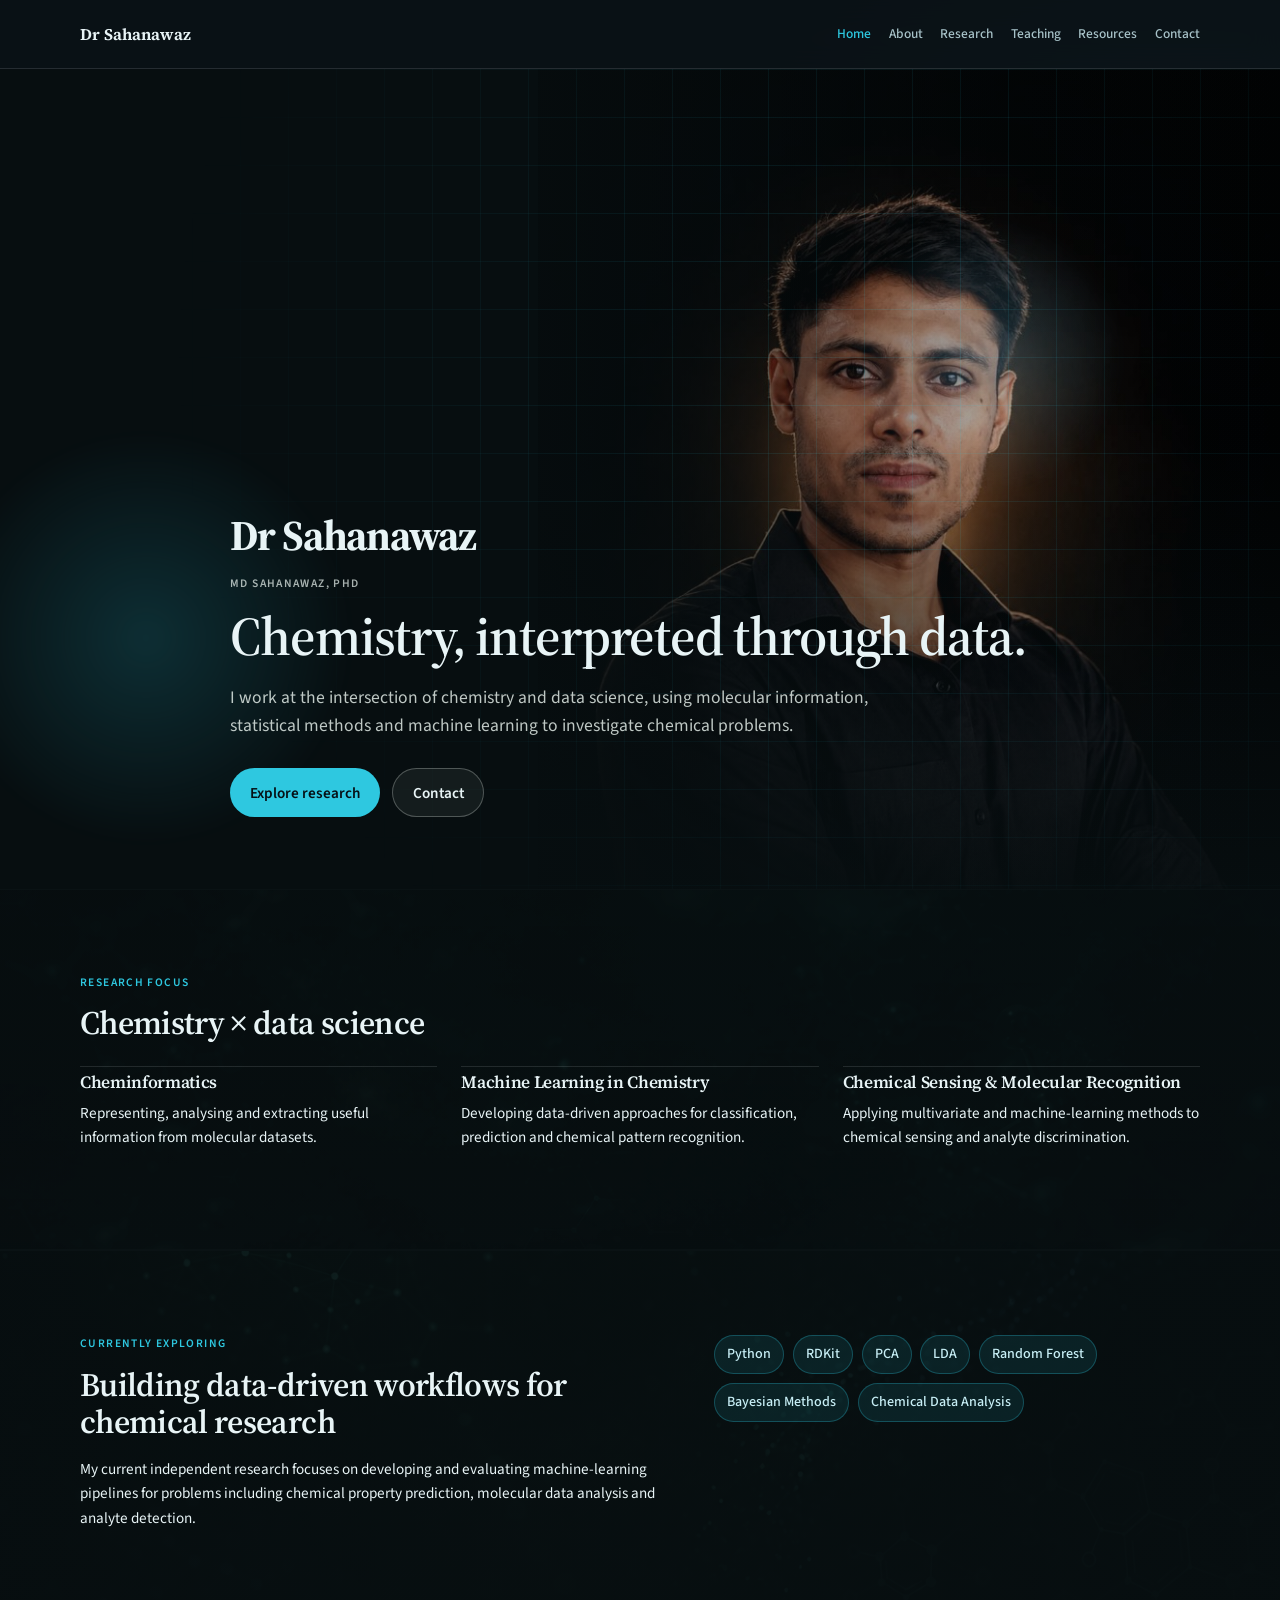
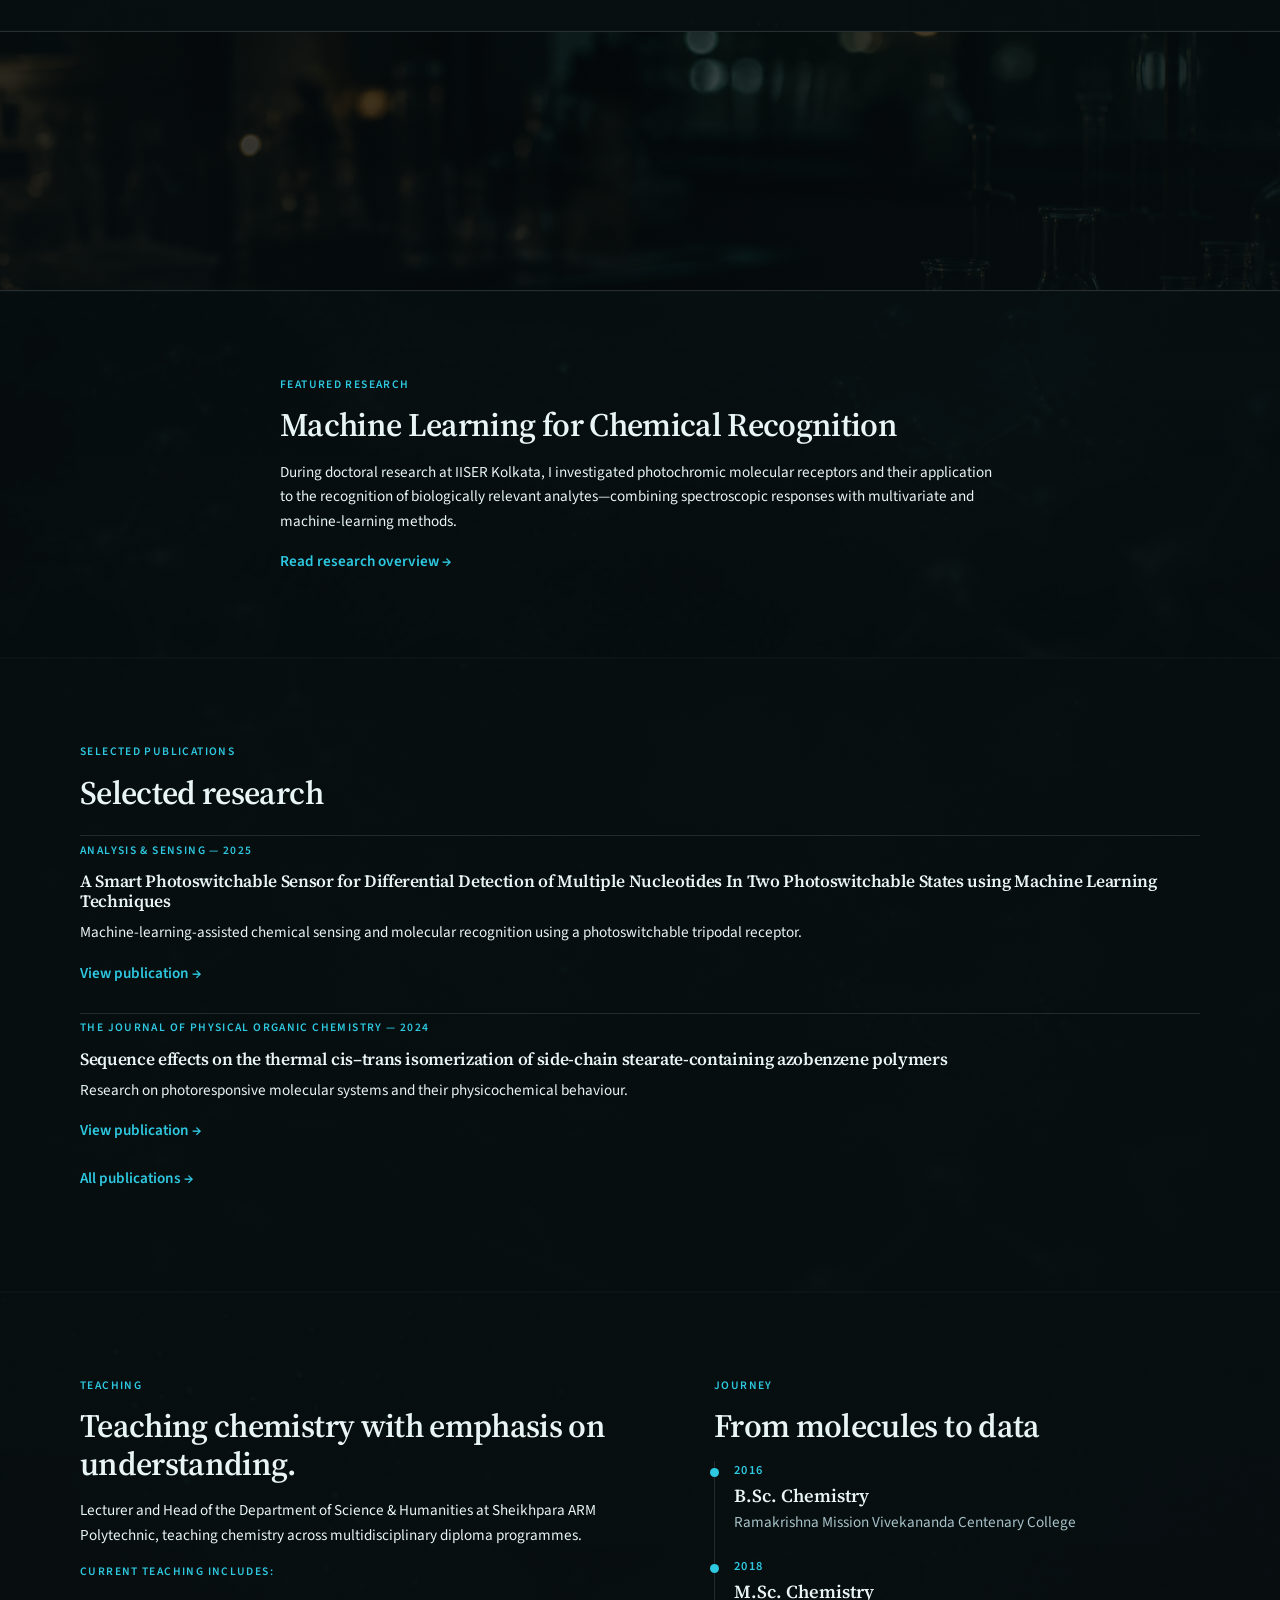
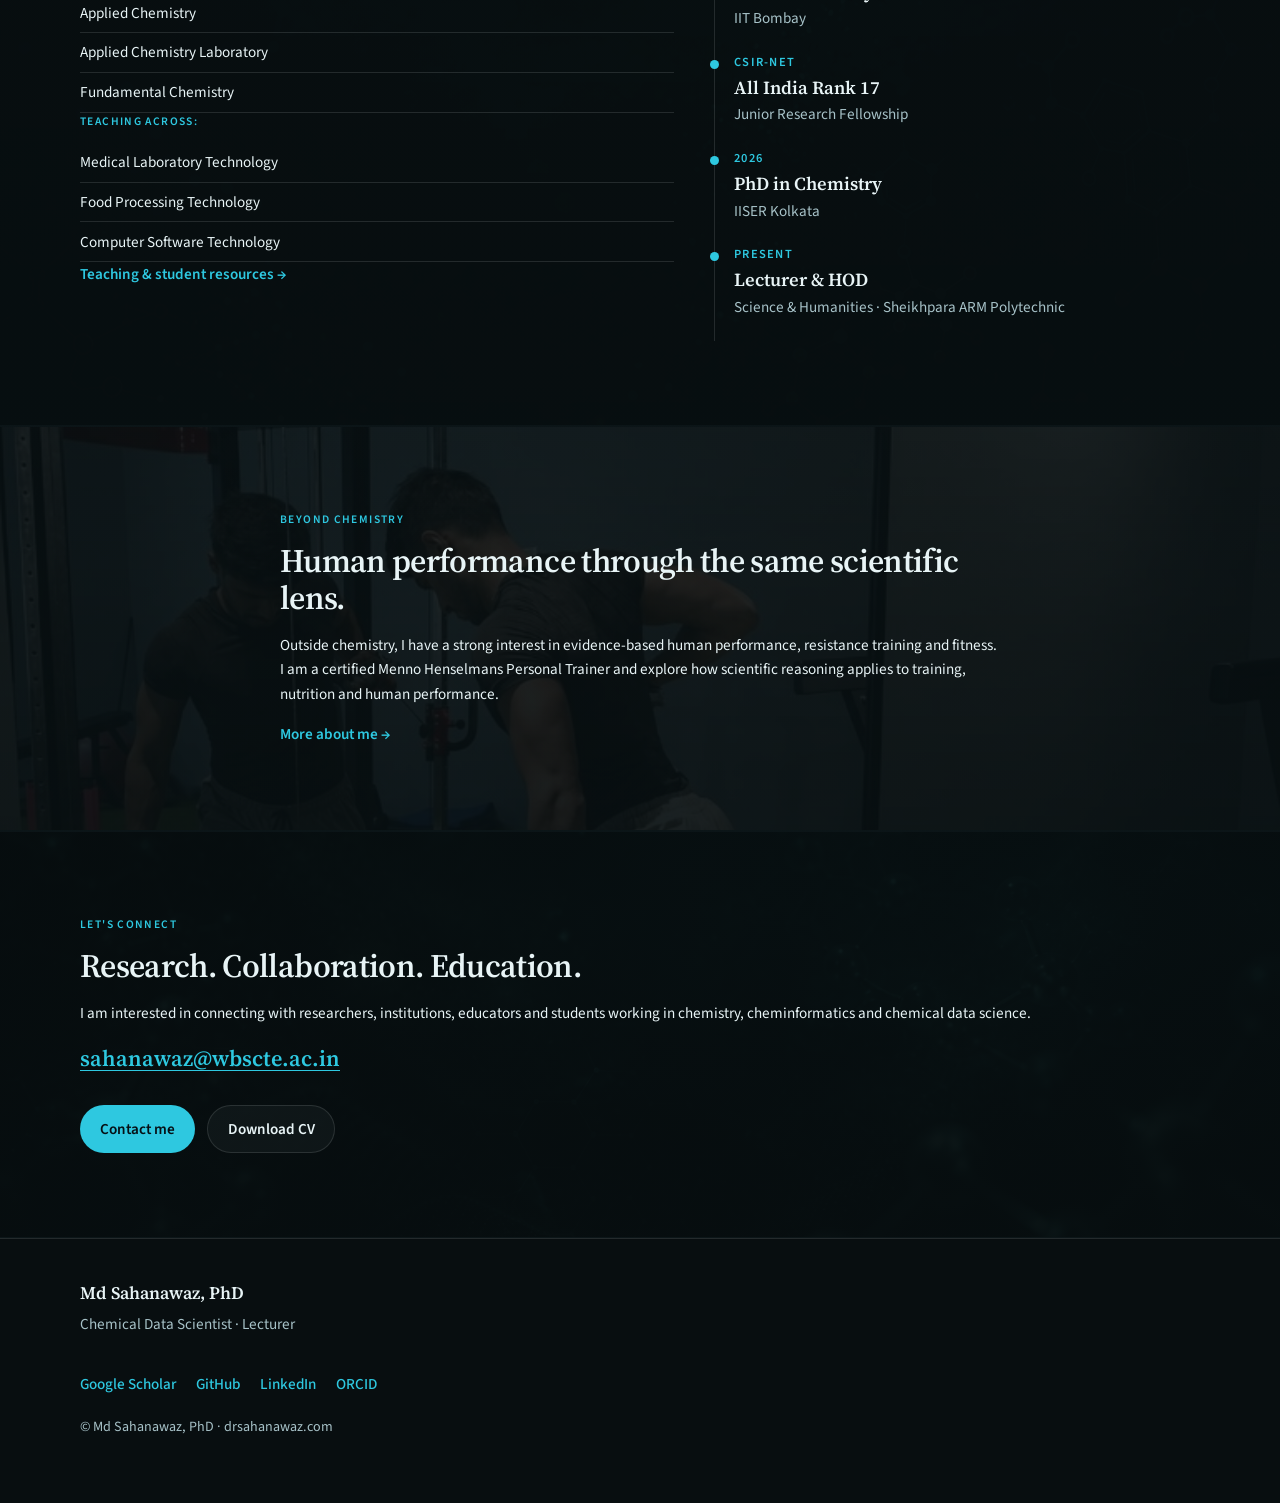
==== index.html @ 6428896d "Publish Quantum Concepts resource" ====
<!DOCTYPE html>
<html lang="en">
<head>
  <meta charset="utf-8">
  <meta name="viewport" content="width=device-width, initial-scale=1">
  <title>Md Sahanawaz, PhD · Chemical Data Scientist · Lecturer</title>
  <meta name="description" content="I work at the intersection of chemistry and data science, using molecular information, statistical methods and machine learning to investigate chemical problems.">
  <link rel="preconnect" href="https://fonts.googleapis.com">
  <link rel="preconnect" href="https://fonts.gstatic.com" crossorigin>
  <link href="https://fonts.googleapis.com/css2?family=Source+Sans+3:wght@400;500;600;700&family=Source+Serif+4:opsz,wght@8..60,500;8..60,600;8..60,700&display=swap" rel="stylesheet">
  <link rel="stylesheet" href="/static/css/site.css">
</head>
<body>
  <a class="skip-link" href="#main">Skip to content</a>
  <header class="site-header">
    <div class="shell header-inner">
      <a class="brand" href="/">Dr Sahanawaz</a>
      <button class="nav-toggle" type="button" aria-expanded="false" aria-controls="site-nav" data-nav-toggle>
        <span class="sr-only">Menu</span>
        <span></span><span></span>
      </button>
      <nav id="site-nav" class="site-nav" data-nav>
        <a href="/" aria-current="page">Home</a>
        <a href="/about/" >About</a>
        <a href="/research/" >Research</a>
        <a href="/teaching/" >Teaching</a>
        <a href="/resources/" >Resources</a>
        <a href="/contact/" >Contact</a>
      </nav>
    </div>
  </header>

  <main id="main">
<section class="hero">
  <div class="hero-media" aria-hidden="true">
    <img class="hero-portrait" src="/assets/images/portrait.jpg" alt="">
    <div class="hero-veil"></div>
    <div class="hero-grid"></div>
    <div class="hero-orb hero-orb-a"></div>
    <div class="hero-orb hero-orb-b"></div>
  </div>
  <div class="shell hero-copy">
    <p class="brand-mark reveal">Dr Sahanawaz</p>
    <p class="eyebrow reveal delay-1">Md Sahanawaz, PhD</p>
    <h1 class="reveal delay-2">Chemistry, interpreted through data.</h1>
    <p class="lead reveal delay-3">I work at the intersection of chemistry and data science, using molecular information, statistical methods and machine learning to investigate chemical problems.</p>
    <div class="cta-row reveal delay-4">
      <a class="btn btn-primary" href="/research/">Explore research</a>
      <a class="btn btn-ghost" href="/contact/">Contact</a>
    </div>
  </div>
</section>

<section class="section section-visual section-visual--molecules">
  <div class="shell">
    <p class="section-kicker">Research focus</p>
    <h2>Chemistry × data science</h2>
    <div class="focus-list">
      <article class="focus-item">
        <h3>Cheminformatics</h3>
        <p>Representing, analysing and extracting useful information from molecular datasets.</p>
      </article>
      <article class="focus-item">
        <h3>Machine Learning in Chemistry</h3>
        <p>Developing data-driven approaches for classification, prediction and chemical pattern recognition.</p>
      </article>
      <article class="focus-item">
        <h3>Chemical Sensing & Molecular Recognition</h3>
        <p>Applying multivariate and machine-learning methods to chemical sensing and analyte discrimination.</p>
      </article>
    </div>
  </div>
</section>

<section class="section section-visual section-visual--data">
  <div class="shell split">
    <div>
      <p class="section-kicker">Currently exploring</p>
      <h2>Building data-driven workflows for chemical research</h2>
      <p>My current independent research focuses on developing and evaluating machine-learning pipelines for problems including chemical property prediction, molecular data analysis and analyte detection.</p>
    </div>
    <ul class="toolkit">
      <li>Python</li>
      <li>RDKit</li>
      <li>PCA</li>
      <li>LDA</li>
      <li>Random Forest</li>
      <li>Bayesian Methods</li>
      <li>Chemical Data Analysis</li>
    </ul>
  </div>
</section>

<div class="visual-break visual-break--lab" role="presentation" aria-hidden="true"></div>

<section class="section section-visual section-visual--soft">
  <div class="shell narrow">
    <p class="section-kicker">Featured research</p>
    <h2>Machine Learning for Chemical Recognition</h2>
    <p>During doctoral research at IISER Kolkata, I investigated photochromic molecular receptors and their application to the recognition of biologically relevant analytes—combining spectroscopic responses with multivariate and machine-learning methods.</p>
    <a class="text-link" href="/research/">Read research overview →</a>
  </div>
</section>

<section class="section section-visual section-visual--molecules section-visual--dim">
  <div class="shell">
    <p class="section-kicker">Selected publications</p>
    <h2>Selected research</h2>
    <div class="pub-list">
      <article class="pub-item">
        <p class="meta">Analysis & Sensing — 2025</p>
        <h3>A Smart Photoswitchable Sensor for Differential Detection of Multiple Nucleotides In Two Photoswitchable States using Machine Learning Techniques</h3>
        <p>Machine-learning-assisted chemical sensing and molecular recognition using a photoswitchable tripodal receptor.</p>
        <a class="text-link" href="https://doi.org/10.1002/anse.202500082" rel="noopener noreferrer" target="_blank">View publication →</a>
      </article>
      <article class="pub-item">
        <p class="meta">The Journal of Physical Organic Chemistry — 2024</p>
        <h3>Sequence effects on the thermal cis–trans isomerization of side-chain stearate-containing azobenzene polymers</h3>
        <p>Research on photoresponsive molecular systems and their physicochemical behaviour.</p>
        <a class="text-link" href="https://doi.org/10.1002/poc.4599" rel="noopener noreferrer" target="_blank">View publication →</a>
      </article>
    </div>
    <p><a class="text-link" href="/research/#publications">All publications →</a></p>
  </div>
</section>

<section class="section section-visual section-visual--data section-visual--dim">
  <div class="shell split">
    <div>
      <p class="section-kicker">Teaching</p>
      <h2>Teaching chemistry with emphasis on understanding.</h2>
      <p>Lecturer and Head of the Department of Science & Humanities at Sheikhpara ARM Polytechnic, teaching chemistry across multidisciplinary diploma programmes.</p>
      <p class="meta">Current teaching includes:</p>
      <ul class="plain-list">
<li>Applied Chemistry</li><li>Applied Chemistry Laboratory</li><li>Fundamental Chemistry</li>      </ul>
      <p class="meta">Teaching across:</p>
      <ul class="plain-list">
<li>Medical Laboratory Technology</li><li>Food Processing Technology</li><li>Computer Software Technology</li>      </ul>
      <a class="text-link" href="/teaching/">Teaching & student resources →</a>
    </div>
    <div>
      <p class="section-kicker">Journey</p>
      <h2>From molecules to data</h2>
      <ol class="timeline">
        <li>
          <span class="year">2016</span>
          <span class="title">B.Sc. Chemistry</span>
          <span class="place">Ramakrishna Mission Vivekananda Centenary College</span>
        </li>
        <li>
          <span class="year">2018</span>
          <span class="title">M.Sc. Chemistry</span>
          <span class="place">IIT Bombay</span>
        </li>
        <li>
          <span class="year">CSIR-NET</span>
          <span class="title">All India Rank 17</span>
          <span class="place">Junior Research Fellowship</span>
        </li>
        <li>
          <span class="year">2026</span>
          <span class="title">PhD in Chemistry</span>
          <span class="place">IISER Kolkata</span>
        </li>
        <li>
          <span class="year">Present</span>
          <span class="title">Lecturer & HOD</span>
          <span class="place">Science & Humanities · Sheikhpara ARM Polytechnic</span>
        </li>
      </ol>
    </div>
  </div>
</section>

<section class="section section-visual section-visual--beyond">
  <div class="shell narrow">
    <p class="section-kicker">Beyond chemistry</p>
    <h2>Human performance through the same scientific lens.</h2>
    <p>Outside chemistry, I have a strong interest in evidence-based human performance, resistance training and fitness. I am a certified Menno Henselmans Personal Trainer and explore how scientific reasoning applies to training, nutrition and human performance.</p>
    <a class="text-link" href="/about/">More about me →</a>
  </div>
</section>

<section class="section section-visual section-visual--soft">
  <div class="shell connect">
    <p class="section-kicker">Let's connect</p>
    <h2>Research. Collaboration. Education.</h2>
    <p>I am interested in connecting with researchers, institutions, educators and students working in chemistry, cheminformatics and chemical data science.</p>
    <p class="email-line"><a href="mailto:sahanawaz@wbscte.ac.in">sahanawaz@wbscte.ac.in</a></p>
    <div class="cta-row">
      <a class="btn btn-primary" href="/contact/">Contact me</a>
      <a class="btn btn-ghost" href="/assets/cv/Sahanawaz_CV.pdf">Download CV</a>
    </div>
  </div>
</section>
  </main>

  <footer class="site-footer">
    <div class="shell footer-inner">
      <div>
        <p class="footer-brand">Md Sahanawaz, PhD</p>
        <p class="muted">Chemical Data Scientist · Lecturer</p>
      </div>
      <div class="footer-links">
        <a href="https://scholar.google.com/citations?user=SEARCH_ME" rel="noopener noreferrer" target="_blank">Google Scholar</a>
        <a href="https://github.com/drsahanawaz" rel="noopener noreferrer" target="_blank">GitHub</a>
        <a href="https://www.linkedin.com/in/drsahanawaz" rel="noopener noreferrer" target="_blank">LinkedIn</a>
        <a href="https://orcid.org/0000-0000-0000-0000" rel="noopener noreferrer" target="_blank">ORCID</a>
      </div>
      <p class="muted small">© Md Sahanawaz, PhD · drsahanawaz.com</p>
    </div>
  </footer>
  <script src="/static/js/site.js" defer></script>
</body>
</html>
---- static/css/site.css ----
:root {
  --ink: #e8f4f6;
  --ink-soft: #a7c2c8;
  --paper: #0a1214;
  --paper-2: #101a1d;
  --mist: #172428;
  --accent: #2ec8e0;
  --accent-deep: #1a9fb8;
  --accent-2: #7dd3fc;
  --line: rgba(232, 244, 246, 0.12);
  --shadow: 0 24px 60px rgba(0, 0, 0, 0.35);
  --display: "Source Serif 4", "Source Serif Pro", Georgia, "Times New Roman", serif;
  --sans: "Source Sans 3", "Source Sans Pro", "Helvetica Neue", sans-serif;
  --max: 1120px;
  --narrow: 720px;
}

*,
*::before,
*::after {
  box-sizing: border-box;
}

html {
  scroll-behavior: smooth;
  color-scheme: dark;
}

body {
  margin: 0;
  color: var(--ink);
  font-family: var(--sans);
  font-size: 0.95rem;
  line-height: 1.6;
  background:
    radial-gradient(1100px 560px at 12% -8%, rgba(46, 200, 224, 0.16), transparent 55%),
    radial-gradient(900px 520px at 92% 4%, rgba(125, 211, 252, 0.12), transparent 52%),
    linear-gradient(180deg, #0a1214 0%, var(--paper) 32%, #0c1619 100%);
  min-height: 100vh;
}

img {
  max-width: 100%;
  display: block;
}

a {
  color: var(--accent);
  text-decoration-thickness: 1px;
  text-underline-offset: 0.18em;
}

a:hover {
  color: #7de7f5;
}

h1,
h2,
h3 {
  font-family: var(--display);
  font-weight: 600;
  line-height: 1.15;
  letter-spacing: -0.02em;
  color: var(--ink);
}

h1 {
  font-size: clamp(2rem, 4.8vw, 3.4rem);
  margin: 0.2rem 0 1rem;
}

h2 {
  font-size: clamp(1.45rem, 2.8vw, 2.05rem);
  margin: 0 0 1rem;
}

h3 {
  font-size: 1.08rem;
  margin: 0 0 0.5rem;
}

p {
  margin: 0 0 1rem;
}

.shell {
  width: min(var(--max), calc(100% - 2.5rem));
  margin-inline: auto;
}

.narrow {
  width: min(var(--narrow), calc(100% - 2.5rem));
}

.sr-only {
  position: absolute;
  width: 1px;
  height: 1px;
  padding: 0;
  margin: -1px;
  overflow: hidden;
  clip: rect(0, 0, 0, 0);
  border: 0;
}

.skip-link {
  position: absolute;
  left: 1rem;
  top: -3rem;
  background: var(--accent);
  color: #061015;
  padding: 0.6rem 0.9rem;
  z-index: 100;
}

.skip-link:focus {
  top: 1rem;
}

.site-header {
  position: sticky;
  top: 0;
  z-index: 50;
  backdrop-filter: blur(14px);
  background: rgba(10, 18, 22, 0.82);
  border-bottom: 1px solid var(--line);
}

.header-inner {
  display: flex;
  align-items: center;
  justify-content: space-between;
  gap: 1rem;
  min-height: 4.25rem;
}

.brand {
  font-family: var(--display);
  font-size: 1.02rem;
  font-weight: 650;
  color: var(--ink);
  text-decoration: none;
}

.site-nav {
  display: flex;
  flex-wrap: wrap;
  gap: 0.35rem 1.1rem;
}

.site-nav a {
  color: var(--ink-soft);
  text-decoration: none;
  font-size: 0.84rem;
  font-weight: 500;
}

.site-nav a[aria-current="page"],
.site-nav a:hover {
  color: var(--accent);
}

.nav-toggle {
  display: none;
  width: 2.5rem;
  height: 2.5rem;
  border: 1px solid var(--line);
  background: transparent;
  border-radius: 0.5rem;
  padding: 0.55rem;
  flex-direction: column;
  justify-content: center;
  gap: 0.35rem;
}

.nav-toggle span {
  display: block;
  height: 2px;
  background: var(--ink);
}

.hero {
  position: relative;
  min-height: min(92vh, 820px);
  display: grid;
  align-items: end;
  overflow: hidden;
  isolation: isolate;
}

.hero-media {
  position: absolute;
  inset: 0;
  z-index: -1;
  background: #070e10;
}

.hero-portrait {
  position: absolute;
  top: 0;
  right: 0;
  width: min(58vw, 760px);
  height: 100%;
  object-fit: cover;
  object-position: center top;
  filter: saturate(0.92) contrast(1.04);
}

.hero-veil {
  position: absolute;
  inset: 0;
  background:
    linear-gradient(90deg, #070e10 0%, rgba(7, 14, 16, 0.92) 34%, rgba(7, 14, 16, 0.55) 58%, rgba(7, 14, 16, 0.18) 78%, transparent 100%),
    linear-gradient(180deg, rgba(7, 14, 16, 0.2) 0%, rgba(7, 14, 16, 0.15) 45%, rgba(7, 14, 16, 0.92) 100%);
  pointer-events: none;
}

.hero-grid {
  position: absolute;
  inset: 0;
  background-image:
    linear-gradient(rgba(46, 200, 224, 0.12) 1px, transparent 1px),
    linear-gradient(90deg, rgba(46, 200, 224, 0.12) 1px, transparent 1px);
  background-size: 48px 48px;
  mask-image: radial-gradient(circle at 70% 35%, black 0%, transparent 70%);
  animation: drift 28s linear infinite;
}

.hero-orb {
  position: absolute;
  border-radius: 50%;
  filter: blur(8px);
  opacity: 0.5;
}

.hero-orb-a {
  width: 280px;
  height: 280px;
  right: 12%;
  top: 18%;
  background: radial-gradient(circle, rgba(125, 211, 252, 0.45), transparent 70%);
  animation: float 9s ease-in-out infinite;
}

.hero-orb-b {
  width: 420px;
  height: 420px;
  left: -5%;
  bottom: 5%;
  background: radial-gradient(circle, rgba(46, 200, 224, 0.35), transparent 70%);
  animation: float 12s ease-in-out infinite reverse;
}

.hero-copy {
  padding: 7rem 0 4.5rem;
  max-width: 820px;
  color: var(--ink);
}

.hero-copy h1,
.hero-copy .brand-mark,
.hero-copy .eyebrow,
.hero-copy .lead {
  color: var(--ink);
}

.brand-mark {
  font-family: var(--display);
  font-size: clamp(1.7rem, 4vw, 2.65rem);
  font-weight: 700;
  margin: 0 0 0.35rem;
  letter-spacing: -0.03em;
}

.eyebrow,
.section-kicker,
.meta {
  text-transform: uppercase;
  letter-spacing: 0.12em;
  font-size: 0.72rem;
  font-weight: 600;
  color: var(--accent);
  margin: 0 0 0.75rem;
}

.hero .eyebrow {
  color: rgba(232, 241, 237, 0.72);
}

.lead {
  font-size: clamp(0.95rem, 1.7vw, 1.1rem);
  max-width: 42rem;
  color: var(--ink-soft);
}

.hero .lead {
  color: rgba(232, 241, 237, 0.82);
}

.cta-row {
  display: flex;
  flex-wrap: wrap;
  gap: 0.75rem;
  margin-top: 1.75rem;
}

.btn {
  display: inline-flex;
  align-items: center;
  justify-content: center;
  min-height: 2.9rem;
  padding: 0.7rem 1.2rem;
  border-radius: 999px;
  font-weight: 600;
  font-size: 0.95rem;
  text-decoration: none;
  border: 1px solid transparent;
  transition: transform 0.2s ease, background 0.2s ease, color 0.2s ease, border-color 0.2s ease;
}

.btn:hover {
  transform: translateY(-1px);
}

.btn-primary {
  background: var(--accent);
  color: #061015;
}

.btn-primary:hover {
  background: #5ad7ea;
  color: #061015;
}

.btn-ghost {
  background: rgba(232, 241, 237, 0.06);
  border-color: rgba(232, 241, 237, 0.28);
  color: var(--ink);
}

.btn-ghost:hover {
  border-color: var(--accent);
  color: var(--accent);
}

.section .btn-ghost,
.page-hero .btn-ghost,
.connect .btn-ghost {
  background: rgba(232, 241, 237, 0.04);
  border-color: var(--line);
  color: var(--ink);
}

.section {
  padding: 4.5rem 0;
  position: relative;
}

.section-tint {
  background: linear-gradient(180deg, rgba(23, 36, 40, 0.85), rgba(16, 26, 30, 0.55));
  border-block: 1px solid var(--line);
}

.section-visual {
  isolation: isolate;
  overflow: hidden;
  border-block: 1px solid transparent;
  padding: 5.25rem 0;
}

.section-visual::before {
  content: "";
  position: absolute;
  inset: 0;
  z-index: -2;
  background-size: cover;
  background-position: center;
  transform: scale(1.04);
  filter: saturate(0.85) brightness(0.72);
}

.section-visual::after {
  content: "";
  position: absolute;
  inset: 0;
  z-index: -1;
  background:
    linear-gradient(180deg, rgba(7, 14, 16, 0.78), rgba(7, 14, 16, 0.88)),
    linear-gradient(90deg, rgba(7, 14, 16, 0.55), rgba(7, 14, 16, 0.25) 55%, rgba(7, 14, 16, 0.6));
}

.section-visual--molecules::before {
  background-image: url("/assets/images/bg-molecules.jpg");
}

.section-visual--data::before {
  background-image: url("/assets/images/bg-data.jpg");
}

.section-visual--lab::before {
  background-image: url("/assets/images/bg-lab.jpg");
}

.section-visual--beyond::before {
  background-image: url("/assets/images/beyond-chemistry.jpg");
  background-size: cover;
  background-position: center 28%;
  opacity: 0.35;
  filter: none;
  transform: none;
}

.section-visual--beyond::after {
  background:
    linear-gradient(180deg, rgba(7, 14, 16, 0.55), rgba(7, 14, 16, 0.72)),
    linear-gradient(90deg, rgba(7, 14, 16, 0.45), rgba(7, 14, 16, 0.25) 55%, rgba(7, 14, 16, 0.5));
}


.section-visual--soft::before {
  background-image: url("/assets/images/bg-molecules.jpg");
  background-position: 50% 70%;
  filter: saturate(0.7) brightness(0.55);
}

.section-visual--soft::after {
  background:
    linear-gradient(180deg, rgba(7, 14, 16, 0.86), rgba(7, 14, 16, 0.92)),
    radial-gradient(ellipse at 80% 20%, rgba(46, 200, 224, 0.08), transparent 55%);
}

.section-visual--dim::after {
  background:
    linear-gradient(180deg, rgba(7, 14, 16, 0.88), rgba(7, 14, 16, 0.94)),
    linear-gradient(90deg, rgba(7, 14, 16, 0.7), rgba(7, 14, 16, 0.45) 60%, rgba(7, 14, 16, 0.75));
}

.visual-break {
  position: relative;
  height: clamp(140px, 22vw, 260px);
  overflow: hidden;
  isolation: isolate;
  border-block: 1px solid var(--line);
}

.visual-break::before {
  content: "";
  position: absolute;
  inset: 0;
  background-size: cover;
  background-position: center;
  filter: saturate(0.9) brightness(0.7);
  transform: scale(1.05);
  animation: pan-slow 28s ease-in-out infinite alternate;
}

.visual-break::after {
  content: "";
  position: absolute;
  inset: 0;
  background:
    linear-gradient(90deg, rgba(7, 14, 16, 0.55), rgba(7, 14, 16, 0.15) 45%, rgba(7, 14, 16, 0.55)),
    linear-gradient(180deg, rgba(7, 14, 16, 0.35), rgba(7, 14, 16, 0.55));
}

.visual-break--lab::before {
  background-image: url("/assets/images/bg-lab.jpg");
}

.visual-break--data::before {
  background-image: url("/assets/images/bg-data.jpg");
}

.visual-break--molecules::before {
  background-image: url("/assets/images/bg-molecules.jpg");
}

@keyframes pan-slow {
  from { transform: scale(1.05) translate3d(0, 0, 0); }
  to { transform: scale(1.1) translate3d(-1.5%, -1%, 0); }
}

.page-hero {
  padding: 5.5rem 0 2rem;
  position: relative;
  isolation: isolate;
  overflow: hidden;
}

.page-hero--visual {
  padding: 5.75rem 0 3.25rem;
  margin-bottom: 0;
}

.page-hero--visual::before {
  content: "";
  position: absolute;
  inset: 0;
  z-index: -2;
  background-size: cover;
  background-position: center;
  filter: saturate(0.8) brightness(0.62);
}

.page-hero--visual::after {
  content: "";
  position: absolute;
  inset: 0;
  z-index: -1;
  background:
    linear-gradient(180deg, rgba(7, 14, 16, 0.72), rgba(7, 14, 16, 0.9)),
    linear-gradient(90deg, rgba(7, 14, 16, 0.65), rgba(7, 14, 16, 0.3) 70%);
}

.page-hero--molecules::before {
  background-image: url("/assets/images/bg-molecules.jpg");
}

.page-hero--data::before {
  background-image: url("/assets/images/bg-data.jpg");
}

.page-hero--lab::before {
  background-image: url("/assets/images/bg-lab.jpg");
}

.about-intro {
  display: grid;
  grid-template-columns: 1.15fr 0.85fr;
  gap: 2.5rem;
  align-items: end;
}

.about-portrait {
  margin: 0;
  justify-self: end;
  width: min(100%, 360px);
}

.about-portrait img {
  width: 100%;
  height: auto;
  display: block;
  border-radius: 0;
  mask-image: linear-gradient(180deg, #000 78%, transparent 100%);
  -webkit-mask-image: linear-gradient(180deg, #000 78%, transparent 100%);
}

.split {
  display: grid;
  grid-template-columns: 1.1fr 0.9fr;
  gap: 2.5rem;
  align-items: start;
}

.focus-list {
  display: grid;
  grid-template-columns: repeat(3, 1fr);
  gap: 1.5rem;
  margin-top: 1.5rem;
}

.focus-list.three {
  grid-template-columns: repeat(3, 1fr);
}

.focus-item,
.pub-item,
.project-item,
.contact-channel {
  padding-top: 0.35rem;
  border-top: 1px solid var(--line);
}

.toolkit,
.plain-list,
.credential-list,
.resource-list {
  list-style: none;
  padding: 0;
  margin: 0;
}

.toolkit {
  display: flex;
  flex-wrap: wrap;
  gap: 0.55rem;
  align-content: start;
}

.toolkit li {
  padding: 0.45rem 0.75rem;
  background: rgba(46, 200, 224, 0.1);
  border: 1px solid rgba(46, 200, 224, 0.28);
  border-radius: 999px;
  font-size: 0.88rem;
  font-weight: 500;
  color: #c7eef5;
}

.plain-list li,
.credential-list li {
  padding: 0.45rem 0;
  border-bottom: 1px solid var(--line);
}

.pub-list,
.project-list {
  display: grid;
  gap: 1.75rem;
  margin: 1.5rem 0;
}

.project-head {
  display: flex;
  justify-content: space-between;
  gap: 1rem;
  align-items: baseline;
}

.status {
  font-size: 0.78rem;
  letter-spacing: 0.08em;
  text-transform: uppercase;
  color: var(--accent-2);
  font-weight: 600;
}

.timeline {
  list-style: none;
  margin: 0;
  padding: 0;
  border-left: 1px solid var(--line);
}

.timeline li {
  position: relative;
  padding: 0 0 1.4rem 1.2rem;
}

.timeline li::before {
  content: "";
  position: absolute;
  left: -5px;
  top: 0.45rem;
  width: 9px;
  height: 9px;
  border-radius: 50%;
  background: var(--accent);
}

.timeline .year {
  display: block;
  font-size: 0.78rem;
  letter-spacing: 0.1em;
  text-transform: uppercase;
  color: var(--accent);
  font-weight: 600;
}

.timeline .title {
  display: block;
  font-family: var(--display);
  font-size: 1.15rem;
  font-weight: 600;
}

.timeline .place {
  color: var(--ink-soft);
  font-size: 0.95rem;
}

.text-link {
  font-weight: 600;
  text-decoration: none;
  color: var(--accent);
}

.text-link:hover {
  color: #7de7f5;
}

.pull-quote {
  margin: 1.75rem 0 0;
  padding: 1.25rem 0 0;
  border-top: 1px solid var(--line);
  font-family: var(--display);
  font-size: clamp(1.15rem, 2.1vw, 1.5rem);
  line-height: 1.35;
  color: var(--ink);
}

.methods {
  display: grid;
  gap: 1rem;
  margin: 1.25rem 0 0;
}

.methods dt {
  font-weight: 600;
  margin-bottom: 0.15rem;
}

.methods dd {
  margin: 0;
  color: var(--ink-soft);
}

.resource-list li {
  border-top: 1px solid var(--line);
  padding: 1rem 0;
}

.resource-list a {
  display: flex;
  justify-content: space-between;
  gap: 1rem;
  text-decoration: none;
  color: var(--ink);
  font-weight: 600;
}

.resource-type {
  color: var(--accent);
  font-size: 0.82rem;
  letter-spacing: 0.06em;
  text-transform: uppercase;
}

.contact-grid {
  display: grid;
  grid-template-columns: repeat(2, 1fr);
  gap: 1.5rem;
}

.email-line {
  font-family: var(--display);
  font-size: clamp(1.05rem, 2vw, 1.4rem);
  font-weight: 600;
  text-decoration: none;
  color: var(--ink);
}

.prose {
  max-width: 46rem;
}

.muted {
  color: var(--ink-soft);
}

.small {
  font-size: 0.88rem;
}

.connect {
  text-align: left;
}

.site-footer {
  border-top: 1px solid var(--line);
  padding: 2.5rem 0 3rem;
  background: rgba(8, 14, 16, 0.9);
}

.footer-inner {
  display: grid;
  gap: 1.25rem;
}

.footer-brand {
  font-family: var(--display);
  font-size: 1.1rem;
  font-weight: 600;
  margin: 0 0 0.25rem;
}

.footer-links,
.profiles {
  display: flex;
  flex-wrap: wrap;
  gap: 0.85rem 1.25rem;
}

.footer-links a {
  text-decoration: none;
  font-weight: 500;
}

code {
  color: #b7eaf3;
  background: rgba(46, 200, 224, 0.1);
  padding: 0.1em 0.35em;
  border-radius: 0.3em;
  font-size: 0.92em;
}

.reveal {
  opacity: 0;
  transform: translateY(14px);
  animation: rise 0.8s ease forwards;
}

.delay-1 { animation-delay: 0.1s; }
.delay-2 { animation-delay: 0.2s; }
.delay-3 { animation-delay: 0.32s; }
.delay-4 { animation-delay: 0.44s; }

@keyframes rise {
  to {
    opacity: 1;
    transform: none;
  }
}

@keyframes float {
  0%, 100% { transform: translateY(0); }
  50% { transform: translateY(-18px); }
}

@keyframes drift {
  from { transform: translate3d(0, 0, 0); }
  to { transform: translate3d(-48px, -24px, 0); }
}

@media (max-width: 900px) {
  .split,
  .focus-list,
  .focus-list.three,
  .contact-grid,
  .about-intro {
    grid-template-columns: 1fr;
  }

  .about-portrait {
    justify-self: start;
    width: min(100%, 280px);
    order: -1;
  }

  .hero-portrait {
    width: 100%;
    opacity: 0.55;
  }

  .hero-veil {
    background:
      linear-gradient(180deg, rgba(7, 14, 16, 0.35) 0%, rgba(7, 14, 16, 0.72) 42%, rgba(7, 14, 16, 0.96) 100%),
      linear-gradient(90deg, rgba(7, 14, 16, 0.55), transparent 70%);
  }

  .nav-toggle {
    display: inline-flex;
  }

  .site-nav {
    display: none;
    position: absolute;
    inset: 4.25rem 0 auto 0;
    background: rgba(10, 18, 22, 0.98);
    border-bottom: 1px solid var(--line);
    padding: 1rem 1.25rem 1.25rem;
    flex-direction: column;
  }

  .site-nav.open {
    display: flex;
  }

  .hero-copy {
    padding-top: 6rem;
  }
}

@media (prefers-reduced-motion: reduce) {
  html { scroll-behavior: auto; }
  .reveal,
  .hero-grid,
  .hero-orb,
  .btn,
  .visual-break::before {
    animation: none !important;
    transition: none !important;
    opacity: 1;
    transform: none;
  }
}
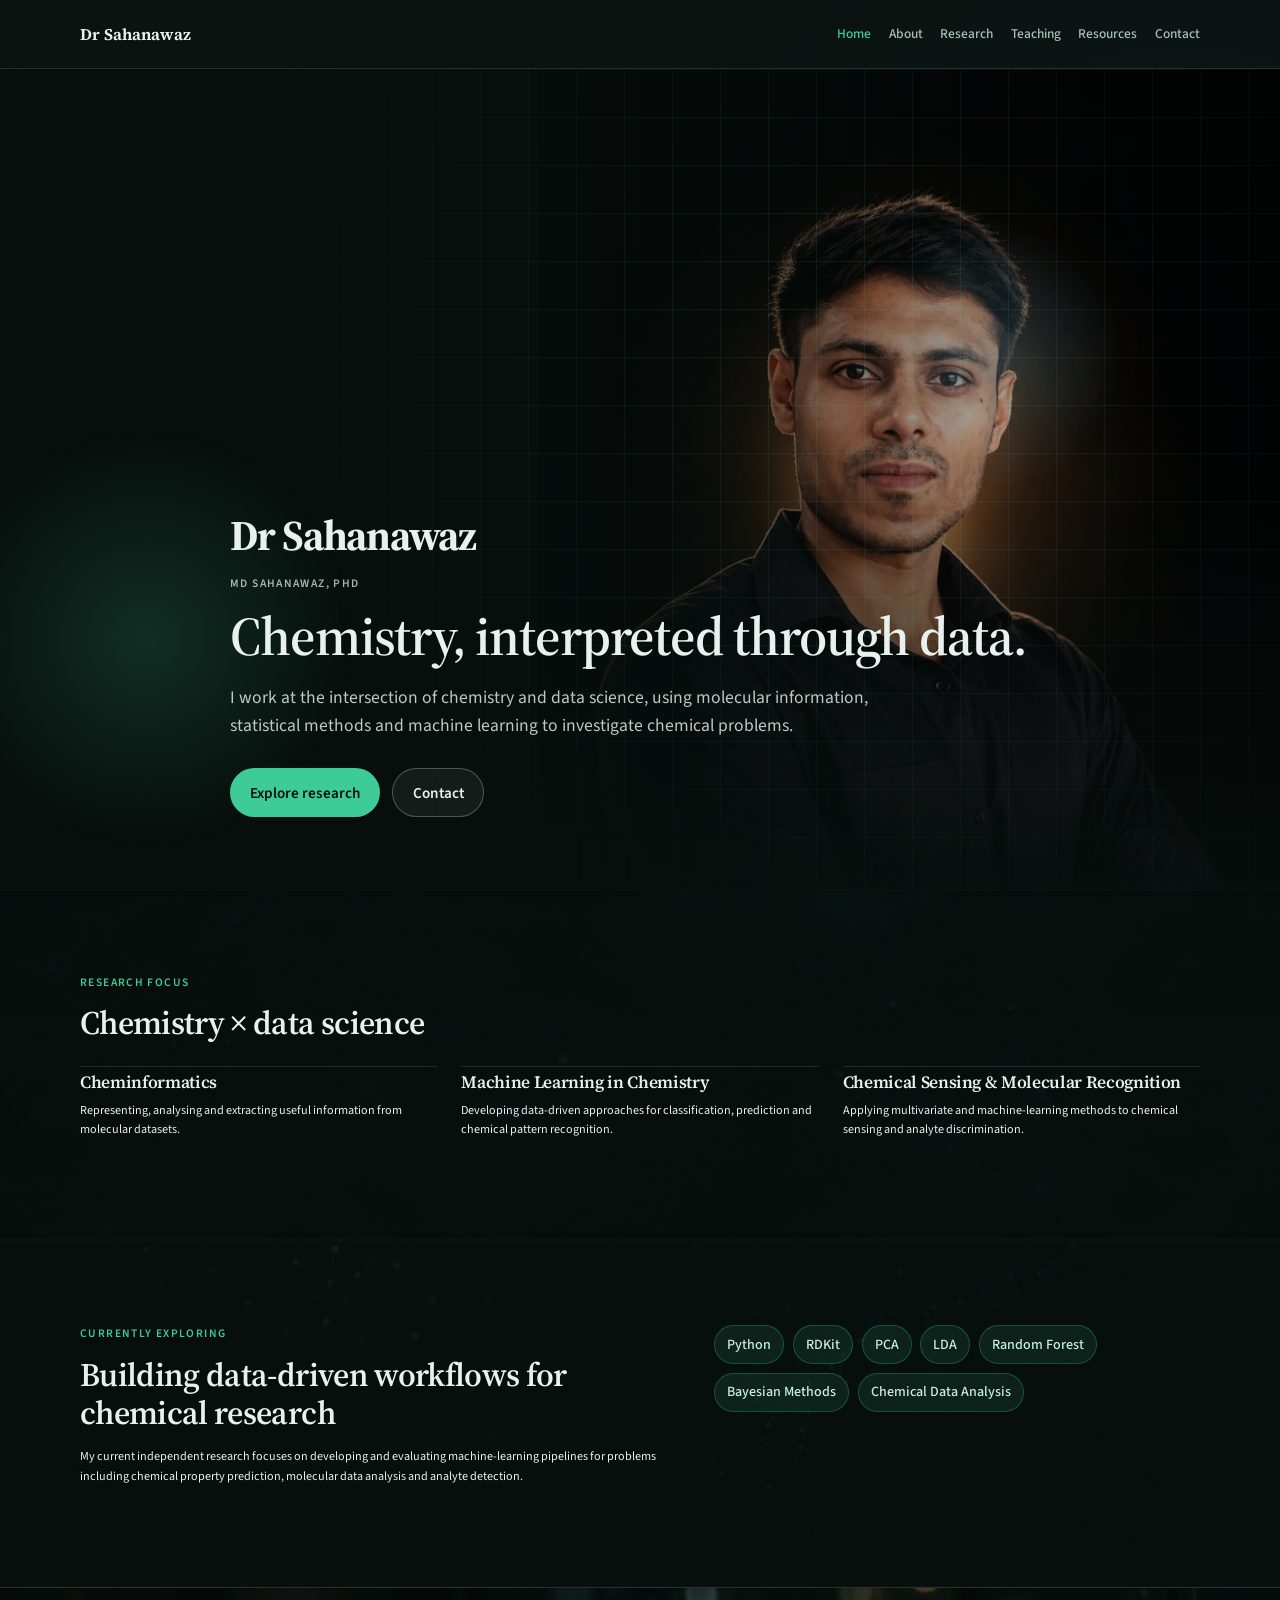
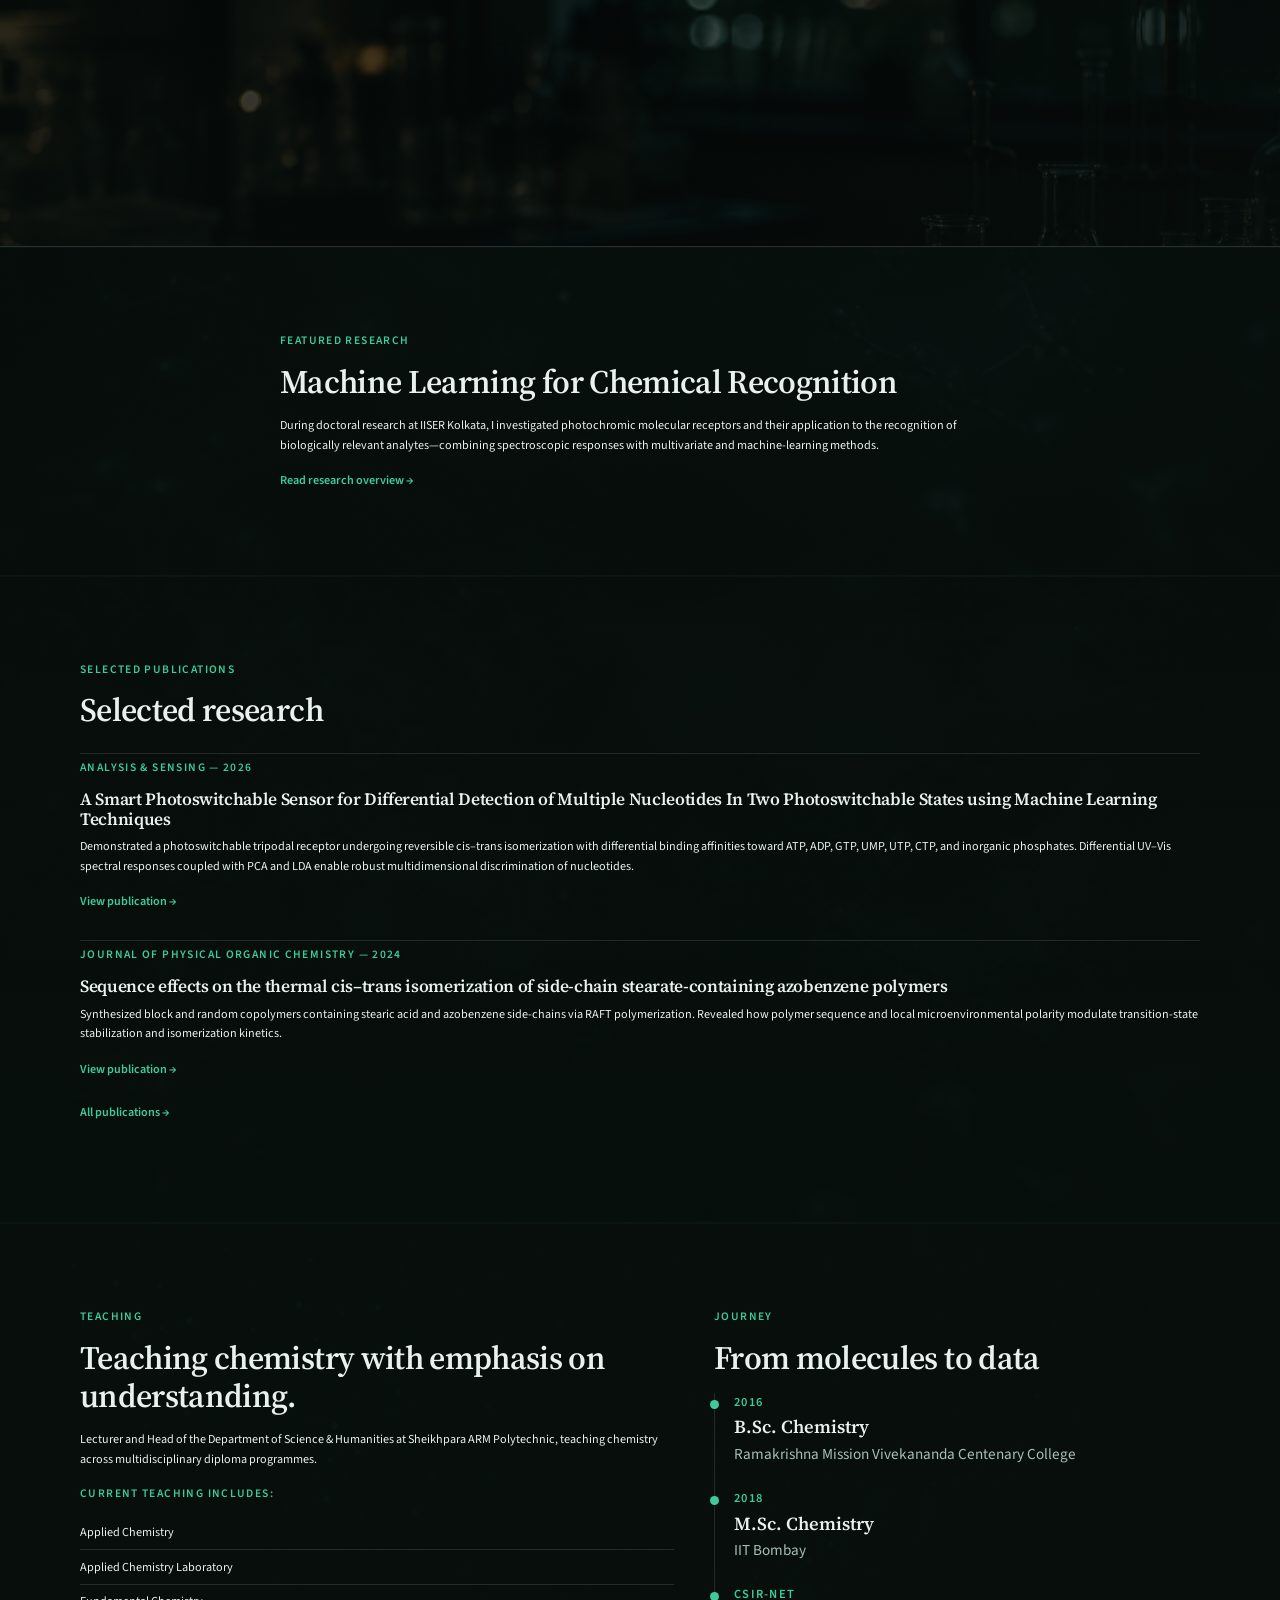
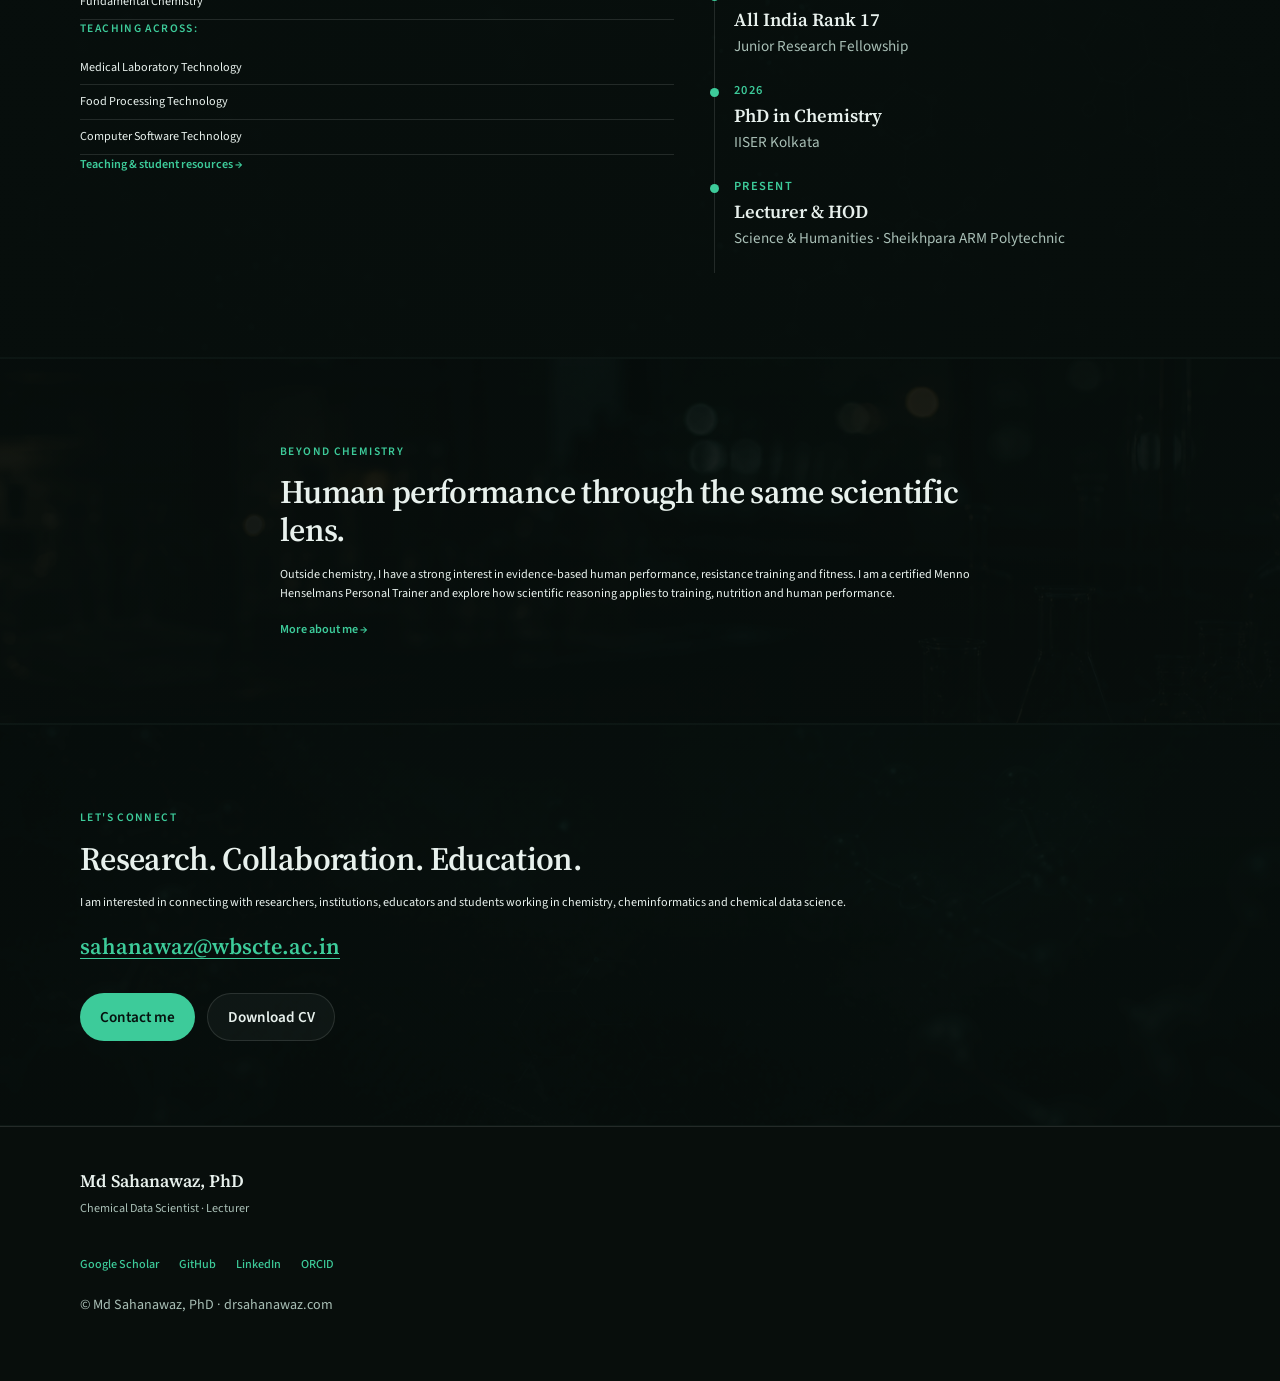
==== commit 4d03ab00: "Publish Bayesian Chemistry Lab updates" ====
--- a/index.html
+++ b/index.html
@@ -108,15 +108,15 @@
     <h2>Selected research</h2>
     <div class="pub-list">
       <article class="pub-item">
-        <p class="meta">Analysis & Sensing — 2025</p>
+        <p class="meta">Analysis & Sensing — 2026</p>
         <h3>A Smart Photoswitchable Sensor for Differential Detection of Multiple Nucleotides In Two Photoswitchable States using Machine Learning Techniques</h3>
-        <p>Machine-learning-assisted chemical sensing and molecular recognition using a photoswitchable tripodal receptor.</p>
+        <p>Demonstrated a photoswitchable tripodal receptor undergoing reversible cis–trans isomerization with differential binding affinities toward ATP, ADP, GTP, UMP, UTP, CTP, and inorganic phosphates. Differential UV–Vis spectral responses coupled with PCA and LDA enable robust multidimensional discrimination of nucleotides.</p>
         <a class="text-link" href="https://doi.org/10.1002/anse.202500082" rel="noopener noreferrer" target="_blank">View publication →</a>
       </article>
       <article class="pub-item">
-        <p class="meta">The Journal of Physical Organic Chemistry — 2024</p>
+        <p class="meta">Journal of Physical Organic Chemistry — 2024</p>
         <h3>Sequence effects on the thermal cis–trans isomerization of side-chain stearate-containing azobenzene polymers</h3>
-        <p>Research on photoresponsive molecular systems and their physicochemical behaviour.</p>
+        <p>Synthesized block and random copolymers containing stearic acid and azobenzene side-chains via RAFT polymerization. Revealed how polymer sequence and local microenvironmental polarity modulate transition-state stabilization and isomerization kinetics.</p>
         <a class="text-link" href="https://doi.org/10.1002/poc.4599" rel="noopener noreferrer" target="_blank">View publication →</a>
       </article>
     </div>
@@ -172,7 +172,7 @@
   </div>
 </section>
 
-<section class="section section-visual section-visual--beyond">
+<section class="section section-visual section-visual--lab">
   <div class="shell narrow">
     <p class="section-kicker">Beyond chemistry</p>
     <h2>Human performance through the same scientific lens.</h2>
@@ -202,10 +202,10 @@
         <p class="muted">Chemical Data Scientist · Lecturer</p>
       </div>
       <div class="footer-links">
-        <a href="https://scholar.google.com/citations?user=SEARCH_ME" rel="noopener noreferrer" target="_blank">Google Scholar</a>
+        <a href="https://scholar.google.com/citations?user=DmdFn5wAAAAJ&hl=en" rel="noopener noreferrer" target="_blank">Google Scholar</a>
         <a href="https://github.com/drsahanawaz" rel="noopener noreferrer" target="_blank">GitHub</a>
-        <a href="https://www.linkedin.com/in/drsahanawaz" rel="noopener noreferrer" target="_blank">LinkedIn</a>
-        <a href="https://orcid.org/0000-0000-0000-0000" rel="noopener noreferrer" target="_blank">ORCID</a>
+        <a href="https://www.linkedin.com/in/drmdsahanawaz" rel="noopener noreferrer" target="_blank">LinkedIn</a>
+        <a href="https://orcid.org/0009-0000-6615-5441" rel="noopener noreferrer" target="_blank">ORCID</a>
       </div>
       <p class="muted small">© Md Sahanawaz, PhD · drsahanawaz.com</p>
     </div>
--- a/static/css/site.css
+++ b/static/css/site.css
@@ -1,13 +1,13 @@
 :root {
-  --ink: #e8f4f6;
-  --ink-soft: #a7c2c8;
-  --paper: #0a1214;
-  --paper-2: #101a1d;
-  --mist: #172428;
-  --accent: #2ec8e0;
-  --accent-deep: #1a9fb8;
-  --accent-2: #7dd3fc;
-  --line: rgba(232, 244, 246, 0.12);
+  --ink: #e8f1ed;
+  --ink-soft: #a9bfb6;
+  --paper: #0b1412;
+  --paper-2: #121c19;
+  --mist: #1a2924;
+  --accent: #3dcb9a;
+  --accent-deep: #249e74;
+  --accent-2: #6eb6d4;
+  --line: rgba(232, 241, 237, 0.12);
   --shadow: 0 24px 60px rgba(0, 0, 0, 0.35);
   --display: "Source Serif 4", "Source Serif Pro", Georgia, "Times New Roman", serif;
   --sans: "Source Sans 3", "Source Sans Pro", "Helvetica Neue", sans-serif;
@@ -30,12 +30,12 @@
   margin: 0;
   color: var(--ink);
   font-family: var(--sans);
-  font-size: 0.95rem;
+  font-size: 0.76rem;
   line-height: 1.6;
   background:
-    radial-gradient(1100px 560px at 12% -8%, rgba(46, 200, 224, 0.16), transparent 55%),
-    radial-gradient(900px 520px at 92% 4%, rgba(125, 211, 252, 0.12), transparent 52%),
-    linear-gradient(180deg, #0a1214 0%, var(--paper) 32%, #0c1619 100%);
+    radial-gradient(1100px 560px at 12% -8%, rgba(61, 203, 154, 0.16), transparent 55%),
+    radial-gradient(900px 520px at 92% 4%, rgba(110, 182, 212, 0.12), transparent 52%),
+    linear-gradient(180deg, #0a1210 0%, var(--paper) 32%, #0d1714 100%);
   min-height: 100vh;
 }
 
@@ -51,7 +51,7 @@
 }
 
 a:hover {
-  color: #7de7f5;
+  color: #8ae7c4;
 }
 
 h1,
@@ -108,7 +108,7 @@
   left: 1rem;
   top: -3rem;
   background: var(--accent);
-  color: #061015;
+  color: #06110e;
   padding: 0.6rem 0.9rem;
   z-index: 100;
 }
@@ -122,7 +122,7 @@
   top: 0;
   z-index: 50;
   backdrop-filter: blur(14px);
-  background: rgba(10, 18, 22, 0.82);
+  background: rgba(11, 20, 18, 0.82);
   border-bottom: 1px solid var(--line);
 }
 
@@ -192,7 +192,7 @@
   position: absolute;
   inset: 0;
   z-index: -1;
-  background: #070e10;
+  background: #070e0c;
 }
 
 .hero-portrait {
@@ -210,8 +210,8 @@
   position: absolute;
   inset: 0;
   background:
-    linear-gradient(90deg, #070e10 0%, rgba(7, 14, 16, 0.92) 34%, rgba(7, 14, 16, 0.55) 58%, rgba(7, 14, 16, 0.18) 78%, transparent 100%),
-    linear-gradient(180deg, rgba(7, 14, 16, 0.2) 0%, rgba(7, 14, 16, 0.15) 45%, rgba(7, 14, 16, 0.92) 100%);
+    linear-gradient(90deg, #070e0c 0%, rgba(7, 14, 12, 0.92) 34%, rgba(7, 14, 12, 0.55) 58%, rgba(7, 14, 12, 0.18) 78%, transparent 100%),
+    linear-gradient(180deg, rgba(7, 14, 12, 0.2) 0%, rgba(7, 14, 12, 0.15) 45%, rgba(7, 14, 12, 0.92) 100%);
   pointer-events: none;
 }
 
@@ -219,8 +219,8 @@
   position: absolute;
   inset: 0;
   background-image:
-    linear-gradient(rgba(46, 200, 224, 0.12) 1px, transparent 1px),
-    linear-gradient(90deg, rgba(46, 200, 224, 0.12) 1px, transparent 1px);
+    linear-gradient(rgba(61, 203, 154, 0.12) 1px, transparent 1px),
+    linear-gradient(90deg, rgba(61, 203, 154, 0.12) 1px, transparent 1px);
   background-size: 48px 48px;
   mask-image: radial-gradient(circle at 70% 35%, black 0%, transparent 70%);
   animation: drift 28s linear infinite;
@@ -238,7 +238,7 @@
   height: 280px;
   right: 12%;
   top: 18%;
-  background: radial-gradient(circle, rgba(125, 211, 252, 0.45), transparent 70%);
+  background: radial-gradient(circle, rgba(110, 182, 212, 0.45), transparent 70%);
   animation: float 9s ease-in-out infinite;
 }
 
@@ -247,7 +247,7 @@
   height: 420px;
   left: -5%;
   bottom: 5%;
-  background: radial-gradient(circle, rgba(46, 200, 224, 0.35), transparent 70%);
+  background: radial-gradient(circle, rgba(61, 203, 154, 0.35), transparent 70%);
   animation: float 12s ease-in-out infinite reverse;
 }
 
@@ -324,12 +324,12 @@
 
 .btn-primary {
   background: var(--accent);
-  color: #061015;
+  color: #06110e;
 }
 
 .btn-primary:hover {
-  background: #5ad7ea;
-  color: #061015;
+  background: #5fd9b0;
+  color: #06110e;
 }
 
 .btn-ghost {
@@ -357,7 +357,7 @@
 }
 
 .section-tint {
-  background: linear-gradient(180deg, rgba(23, 36, 40, 0.85), rgba(16, 26, 30, 0.55));
+  background: linear-gradient(180deg, rgba(26, 41, 36, 0.85), rgba(18, 28, 25, 0.55));
   border-block: 1px solid var(--line);
 }
 
@@ -385,8 +385,8 @@
   inset: 0;
   z-index: -1;
   background:
-    linear-gradient(180deg, rgba(7, 14, 16, 0.78), rgba(7, 14, 16, 0.88)),
-    linear-gradient(90deg, rgba(7, 14, 16, 0.55), rgba(7, 14, 16, 0.25) 55%, rgba(7, 14, 16, 0.6));
+    linear-gradient(180deg, rgba(7, 14, 12, 0.78), rgba(7, 14, 12, 0.88)),
+    linear-gradient(90deg, rgba(7, 14, 12, 0.55), rgba(7, 14, 12, 0.25) 55%, rgba(7, 14, 12, 0.6));
 }
 
 .section-visual--molecules::before {
@@ -400,22 +400,6 @@
 .section-visual--lab::before {
   background-image: url("/assets/images/bg-lab.jpg");
 }
-
-.section-visual--beyond::before {
-  background-image: url("/assets/images/beyond-chemistry.jpg");
-  background-size: cover;
-  background-position: center 28%;
-  opacity: 0.35;
-  filter: none;
-  transform: none;
-}
-
-.section-visual--beyond::after {
-  background:
-    linear-gradient(180deg, rgba(7, 14, 16, 0.55), rgba(7, 14, 16, 0.72)),
-    linear-gradient(90deg, rgba(7, 14, 16, 0.45), rgba(7, 14, 16, 0.25) 55%, rgba(7, 14, 16, 0.5));
-}
-
 
 .section-visual--soft::before {
   background-image: url("/assets/images/bg-molecules.jpg");
@@ -425,14 +409,14 @@
 
 .section-visual--soft::after {
   background:
-    linear-gradient(180deg, rgba(7, 14, 16, 0.86), rgba(7, 14, 16, 0.92)),
-    radial-gradient(ellipse at 80% 20%, rgba(46, 200, 224, 0.08), transparent 55%);
+    linear-gradient(180deg, rgba(7, 14, 12, 0.86), rgba(7, 14, 12, 0.92)),
+    radial-gradient(ellipse at 80% 20%, rgba(61, 203, 154, 0.08), transparent 55%);
 }
 
 .section-visual--dim::after {
   background:
-    linear-gradient(180deg, rgba(7, 14, 16, 0.88), rgba(7, 14, 16, 0.94)),
-    linear-gradient(90deg, rgba(7, 14, 16, 0.7), rgba(7, 14, 16, 0.45) 60%, rgba(7, 14, 16, 0.75));
+    linear-gradient(180deg, rgba(7, 14, 12, 0.88), rgba(7, 14, 12, 0.94)),
+    linear-gradient(90deg, rgba(7, 14, 12, 0.7), rgba(7, 14, 12, 0.45) 60%, rgba(7, 14, 12, 0.75));
 }
 
 .visual-break {
@@ -459,8 +443,8 @@
   position: absolute;
   inset: 0;
   background:
-    linear-gradient(90deg, rgba(7, 14, 16, 0.55), rgba(7, 14, 16, 0.15) 45%, rgba(7, 14, 16, 0.55)),
-    linear-gradient(180deg, rgba(7, 14, 16, 0.35), rgba(7, 14, 16, 0.55));
+    linear-gradient(90deg, rgba(7, 14, 12, 0.55), rgba(7, 14, 12, 0.15) 45%, rgba(7, 14, 12, 0.55)),
+    linear-gradient(180deg, rgba(7, 14, 12, 0.35), rgba(7, 14, 12, 0.55));
 }
 
 .visual-break--lab::before {
@@ -508,8 +492,8 @@
   inset: 0;
   z-index: -1;
   background:
-    linear-gradient(180deg, rgba(7, 14, 16, 0.72), rgba(7, 14, 16, 0.9)),
-    linear-gradient(90deg, rgba(7, 14, 16, 0.65), rgba(7, 14, 16, 0.3) 70%);
+    linear-gradient(180deg, rgba(7, 14, 12, 0.72), rgba(7, 14, 12, 0.9)),
+    linear-gradient(90deg, rgba(7, 14, 12, 0.65), rgba(7, 14, 12, 0.3) 70%);
 }
 
 .page-hero--molecules::before {
@@ -590,12 +574,12 @@
 
 .toolkit li {
   padding: 0.45rem 0.75rem;
-  background: rgba(46, 200, 224, 0.1);
-  border: 1px solid rgba(46, 200, 224, 0.28);
+  background: rgba(61, 203, 154, 0.1);
+  border: 1px solid rgba(61, 203, 154, 0.28);
   border-radius: 999px;
   font-size: 0.88rem;
   font-weight: 500;
-  color: #c7eef5;
+  color: #c9efe0;
 }
 
 .plain-list li,
@@ -677,7 +661,7 @@
 }
 
 .text-link:hover {
-  color: #7de7f5;
+  color: #8ae7c4;
 }
 
 .pull-quote {
@@ -760,7 +744,7 @@
 .site-footer {
   border-top: 1px solid var(--line);
   padding: 2.5rem 0 3rem;
-  background: rgba(8, 14, 16, 0.9);
+  background: rgba(8, 14, 12, 0.9);
 }
 
 .footer-inner {
@@ -788,8 +772,8 @@
 }
 
 code {
-  color: #b7eaf3;
-  background: rgba(46, 200, 224, 0.1);
+  color: #b7e8d4;
+  background: rgba(61, 203, 154, 0.1);
   padding: 0.1em 0.35em;
   border-radius: 0.3em;
   font-size: 0.92em;
@@ -823,13 +807,714 @@
   to { transform: translate3d(-48px, -24px, 0); }
 }
 
+/* ==========================================================================
+   Academic Research Group Styles (Clean, Restrained, Substance-First)
+   ========================================================================== */
+
+.btn-sm {
+  min-height: 2.1rem;
+  padding: 0.35rem 0.85rem;
+  font-size: 0.82rem;
+}
+
+.section-heading {
+  margin-bottom: 2rem;
+}
+
+.section-heading .lead {
+  max-width: 50rem;
+}
+
+/* Group Hero */
+.lab-hero {
+  position: relative;
+  padding: 5rem 0 3rem;
+  overflow: hidden;
+}
+
+.lab-title {
+  font-size: clamp(2rem, 3.8vw, 2.9rem);
+  margin: 0.2rem 0 0.4rem;
+  line-height: 1.18;
+}
+
+.lab-subtitle {
+  font-size: clamp(1.05rem, 1.6vw, 1.25rem);
+  color: var(--accent-2);
+  margin: 0 0 0.75rem;
+  font-weight: 500;
+}
+
+.lab-ethos {
+  font-size: 0.94rem;
+  color: var(--ink);
+  background: rgba(61, 203, 154, 0.08);
+  border-left: 3px solid var(--accent);
+  padding: 0.55rem 0.95rem;
+  margin: 0.65rem 0 1rem;
+  border-radius: 0 4px 4px 0;
+  max-width: 52rem;
+  line-height: 1.5;
+}
+
+.lab-ethos strong {
+  color: var(--accent);
+}
+
+.lab-affiliation {
+  font-size: 0.95rem;
+  color: var(--ink);
+  line-height: 1.55;
+  margin-bottom: 1.25rem;
+}
+
+.lab-lead {
+  max-width: 52rem;
+  font-size: clamp(1rem, 1.6vw, 1.12rem);
+  color: var(--ink-soft);
+  margin-bottom: 1.5rem;
+  line-height: 1.65;
+}
+
+.lab-quicknav {
+  display: flex;
+  flex-wrap: wrap;
+  gap: 0.45rem 0.6rem;
+  padding-top: 1.25rem;
+  border-top: 1px solid var(--line);
+}
+
+.lab-quicknav a {
+  font-size: 0.8rem;
+  font-weight: 600;
+  color: var(--ink-soft);
+  background: rgba(232, 241, 237, 0.04);
+  border: 1px solid var(--line);
+  padding: 0.35rem 0.8rem;
+  border-radius: 999px;
+  text-decoration: none;
+  transition: all 0.2s ease;
+}
+
+.lab-quicknav a:hover {
+  color: var(--accent);
+  border-color: rgba(61, 203, 154, 0.45);
+  background: rgba(61, 203, 154, 0.08);
+}
+
+/* Researcher Profile Card */
+.pi-profile-card {
+  display: grid;
+  grid-template-columns: 220px 1fr;
+  gap: 2.25rem;
+  background: rgba(14, 24, 21, 0.8);
+  border: 1px solid var(--line);
+  border-radius: 10px;
+  padding: 2rem;
+}
+
+.pi-avatar-col {
+  display: flex;
+  flex-direction: column;
+  align-items: center;
+}
+
+.pi-photo {
+  width: 100%;
+  max-width: 220px;
+  aspect-ratio: 1 / 1.18;
+  object-fit: cover;
+  object-position: center top;
+  border-radius: 8px;
+  border: 1px solid var(--line);
+}
+
+.pi-info-col {
+  display: flex;
+  flex-direction: column;
+}
+
+.pi-header h2 {
+  margin: 0.2rem 0 0.35rem;
+  font-size: clamp(1.4rem, 2.3vw, 1.85rem);
+}
+
+.degrees {
+  font-family: var(--sans);
+  font-size: 0.95rem;
+  color: var(--accent-2);
+  font-weight: 500;
+}
+
+.pi-role {
+  font-size: 1rem;
+  font-weight: 600;
+  color: var(--ink);
+  margin: 0 0 0.2rem;
+}
+
+.pi-inst {
+  font-size: 0.9rem;
+  color: var(--ink-soft);
+  margin: 0 0 1rem;
+}
+
+.pi-bio p {
+  font-size: 0.92rem;
+  line-height: 1.65;
+  color: var(--ink-soft);
+  margin-bottom: 1.25rem;
+}
+
+.pi-credentials-row {
+  display: flex;
+  flex-wrap: wrap;
+  gap: 0.5rem;
+  margin-bottom: 1.25rem;
+}
+
+.cred-chip {
+  font-size: 0.78rem;
+  font-weight: 600;
+  color: #b8f0dc;
+  background: rgba(61, 203, 154, 0.1);
+  border: 1px solid rgba(61, 203, 154, 0.25);
+  padding: 0.25rem 0.65rem;
+  border-radius: 4px;
+}
+
+.pi-links-bar {
+  display: flex;
+  flex-wrap: wrap;
+  gap: 0.55rem;
+}
+
+.pi-link-chip {
+  display: inline-flex;
+  align-items: center;
+  gap: 0.45rem;
+  font-size: 0.8rem;
+  font-weight: 600;
+  color: var(--ink);
+  background: rgba(232, 241, 237, 0.05);
+  border: 1px solid var(--line);
+  padding: 0.35rem 0.75rem;
+  border-radius: 4px;
+  text-decoration: none;
+  transition: all 0.2s ease;
+}
+
+.pi-link-chip:hover {
+  color: var(--accent);
+  border-color: rgba(61, 203, 154, 0.5);
+  background: rgba(61, 203, 154, 0.1);
+}
+
+.chip-icon {
+  font-size: 0.72rem;
+  font-weight: 800;
+  color: var(--accent);
+  background: rgba(61, 203, 154, 0.2);
+  width: 20px;
+  height: 20px;
+  border-radius: 4px;
+  display: inline-flex;
+  align-items: center;
+  justify-content: center;
+}
+
+/* Research Areas Grid */
+.thrust-grid {
+  display: grid;
+  grid-template-columns: repeat(2, 1fr);
+  gap: 1.5rem;
+  margin-top: 1.5rem;
+}
+
+.thrust-card {
+  background: rgba(14, 23, 20, 0.7);
+  border: 1px solid var(--line);
+  border-radius: 8px;
+  padding: 1.65rem;
+  display: flex;
+  flex-direction: column;
+}
+
+.thrust-card:hover {
+  border-color: rgba(61, 203, 154, 0.35);
+}
+
+.thrust-top {
+  margin-bottom: 0.5rem;
+}
+
+.thrust-num {
+  font-family: var(--display);
+  font-size: 1.35rem;
+  font-weight: 700;
+  color: var(--accent);
+}
+
+.thrust-title {
+  font-size: 1.15rem;
+  margin: 0 0 0.65rem;
+  color: var(--ink);
+  line-height: 1.3;
+}
+
+.thrust-summary {
+  font-size: 0.9rem;
+  color: var(--ink-soft);
+  line-height: 1.62;
+  margin-bottom: 1.1rem;
+  flex-grow: 1;
+}
+
+.thrust-techniques {
+  padding-top: 0.85rem;
+  border-top: 1px solid var(--line);
+}
+
+.tag-cloud {
+  list-style: none;
+  padding: 0;
+  margin: 0;
+  display: flex;
+  flex-wrap: wrap;
+  gap: 0.35rem;
+}
+
+.tag-cloud li {
+  font-size: 0.75rem;
+  font-weight: 500;
+  color: #bde7d7;
+  background: rgba(61, 203, 154, 0.08);
+  border: 1px solid rgba(61, 203, 154, 0.2);
+  padding: 0.2rem 0.55rem;
+  border-radius: 4px;
+}
+
+/* Doctoral Foundation Card */
+.phd-foundation-card {
+  display: grid;
+  grid-template-columns: 200px 1fr;
+  gap: 2rem;
+  background: rgba(14, 24, 21, 0.65);
+  border: 1px solid var(--line);
+  border-radius: 8px;
+  padding: 1.85rem;
+}
+
+.phd-badge-col {
+  display: flex;
+  flex-direction: column;
+}
+
+.phd-year-badge {
+  display: inline-block;
+  font-family: var(--display);
+  font-size: 1.2rem;
+  font-weight: 600;
+  color: var(--accent);
+  margin: 0.3rem 0 0.2rem;
+}
+
+.phd-inst {
+  font-weight: 600;
+  color: var(--ink);
+  margin: 0 0 0.25rem;
+  font-size: 0.95rem;
+}
+
+.phd-supervisor {
+  font-size: 0.85rem;
+  color: var(--ink-soft);
+  margin: 0;
+}
+
+.phd-content-col h3 {
+  font-size: 1.18rem;
+  margin: 0 0 0.35rem;
+  color: var(--ink);
+}
+
+.phd-content-col .meta {
+  color: var(--accent-2);
+  font-size: 0.85rem;
+  margin-bottom: 0.75rem;
+}
+
+.phd-content-col p {
+  font-size: 0.91rem;
+  color: var(--ink-soft);
+  line-height: 1.62;
+  margin: 0;
+}
+
+/* Methods Card Grid */
+.methods-card-grid {
+  display: grid;
+  grid-template-columns: repeat(2, 1fr);
+  gap: 1.25rem;
+  margin-top: 1.5rem;
+}
+
+.methods-card {
+  background: rgba(14, 23, 20, 0.7);
+  border: 1px solid var(--line);
+  border-radius: 8px;
+  padding: 1.4rem;
+}
+
+.methods-card h3 {
+  font-size: 1.05rem;
+  margin: 0 0 0.4rem;
+  color: var(--ink);
+}
+
+.methods-card p {
+  font-size: 0.89rem;
+  color: var(--ink-soft);
+  line-height: 1.55;
+  margin: 0;
+}
+
+/* Tools Showcase Grid */
+.tools-showcase-grid {
+  display: grid;
+  grid-template-columns: repeat(3, 1fr);
+  gap: 1.5rem;
+  margin-top: 1.5rem;
+}
+
+.tool-showcase-card {
+  background: rgba(14, 23, 20, 0.75);
+  border: 1px solid var(--line);
+  border-radius: 8px;
+  padding: 1.6rem;
+  display: flex;
+  flex-direction: column;
+}
+
+.tool-showcase-card:hover {
+  border-color: rgba(61, 203, 154, 0.35);
+}
+
+.tool-top {
+  margin-bottom: 0.65rem;
+}
+
+.badge-accent {
+  background: rgba(61, 203, 154, 0.15);
+  color: var(--accent);
+  border: 1px solid rgba(61, 203, 154, 0.35);
+  font-size: 0.72rem;
+  font-weight: 600;
+  padding: 0.2rem 0.5rem;
+  border-radius: 4px;
+}
+
+.tool-name {
+  font-size: 1.22rem;
+  margin: 0 0 0.3rem;
+  color: var(--ink);
+}
+
+.tool-subtitle {
+  font-size: 0.82rem;
+  color: var(--accent-2);
+  margin: 0 0 0.75rem;
+  line-height: 1.4;
+}
+
+.tool-summary {
+  font-size: 0.88rem;
+  color: var(--ink-soft);
+  line-height: 1.55;
+  margin-bottom: 1rem;
+  flex-grow: 1;
+}
+
+.tool-tech {
+  font-size: 0.79rem;
+  color: var(--ink-soft);
+  margin-bottom: 1rem;
+  padding: 0.45rem 0.65rem;
+  background: rgba(8, 15, 13, 0.5);
+  border-radius: 4px;
+  border: 1px solid var(--line);
+}
+
+.tool-tech code {
+  color: #b7e8d4;
+  font-size: 0.88em;
+}
+
+/* Publications List */
+.lab-pub-list {
+  display: grid;
+  gap: 1.5rem;
+  margin-top: 1.5rem;
+}
+
+.lab-pub-item {
+  display: grid;
+  grid-template-columns: 75px 1fr;
+  gap: 1.5rem;
+  background: rgba(14, 23, 20, 0.7);
+  border: 1px solid var(--line);
+  border-radius: 8px;
+  padding: 1.65rem;
+  align-items: start;
+}
+
+.pub-year-badge {
+  font-family: var(--display);
+  font-size: 1.4rem;
+  font-weight: 700;
+  color: var(--accent);
+  background: rgba(61, 203, 154, 0.08);
+  border: 1px solid rgba(61, 203, 154, 0.22);
+  border-radius: 6px;
+  text-align: center;
+  padding: 0.5rem 0.2rem;
+  line-height: 1.1;
+}
+
+.pub-meta {
+  display: flex;
+  flex-wrap: wrap;
+  align-items: center;
+  gap: 0.5rem;
+  margin-bottom: 0.35rem;
+}
+
+.journal-name {
+  font-weight: 600;
+  color: var(--accent-2);
+  font-size: 0.92rem;
+}
+
+.volume-info {
+  color: var(--ink-soft);
+  font-size: 0.85rem;
+}
+
+.pub-title {
+  font-size: 1.18rem;
+  line-height: 1.35;
+  margin: 0 0 0.5rem;
+  color: var(--ink);
+}
+
+.pub-authors {
+  font-size: 0.88rem;
+  color: var(--ink-soft);
+  margin: 0 0 0.65rem;
+  line-height: 1.5;
+}
+
+.pub-authors strong {
+  color: var(--ink);
+}
+
+.pub-abstract {
+  font-size: 0.9rem;
+  color: var(--ink-soft);
+  line-height: 1.6;
+  margin: 0 0 0.85rem;
+}
+
+.pub-topics {
+  display: flex;
+  flex-wrap: wrap;
+  gap: 0.4rem;
+  margin-bottom: 1rem;
+}
+
+.topic-tag {
+  font-size: 0.72rem;
+  color: #aee0cf;
+  background: rgba(61, 203, 154, 0.08);
+  border: 1px solid rgba(61, 203, 154, 0.2);
+  padding: 0.15rem 0.5rem;
+  border-radius: 4px;
+}
+
+.pub-links {
+  display: flex;
+  flex-wrap: wrap;
+  gap: 0.65rem;
+}
+
+.pub-btn {
+  display: inline-flex;
+  align-items: center;
+  font-size: 0.82rem;
+  font-weight: 600;
+  color: #06110e;
+  background: var(--accent);
+  padding: 0.35rem 0.8rem;
+  border-radius: 4px;
+  text-decoration: none;
+  transition: all 0.2s ease;
+}
+
+.pub-btn:hover {
+  background: #5fd9b0;
+}
+
+.pub-profiles-banner {
+  margin-top: 2rem;
+  padding: 1.5rem 1.75rem;
+  background: rgba(14, 24, 21, 0.75);
+  border: 1px solid var(--line);
+  border-radius: 8px;
+  display: flex;
+  justify-content: space-between;
+  align-items: center;
+  flex-wrap: wrap;
+  gap: 1.25rem;
+}
+
+.pub-banner-copy h3 {
+  margin: 0 0 0.25rem;
+  font-size: 1.15rem;
+}
+
+.pub-banner-copy p {
+  margin: 0;
+  color: var(--ink-soft);
+  font-size: 0.89rem;
+}
+
+.pub-banner-links {
+  display: flex;
+  flex-wrap: wrap;
+  gap: 0.6rem;
+}
+
+/* Collaboration Box */
+.collab-content-box {
+  background: rgba(14, 24, 21, 0.75);
+  border: 1px solid var(--line);
+  border-radius: 8px;
+  padding: 2rem;
+}
+
+.collab-statement {
+  font-size: 0.95rem;
+  line-height: 1.65;
+  color: var(--ink);
+  margin-bottom: 1rem;
+}
+
+.collab-students {
+  font-size: 0.91rem;
+  line-height: 1.6;
+  color: var(--ink-soft);
+  margin-bottom: 1.5rem;
+}
+
+.inquiry-contacts-clean {
+  padding: 1rem 0;
+  border-top: 1px solid var(--line);
+  border-bottom: 1px solid var(--line);
+  margin-bottom: 1.5rem;
+}
+
+.inquiry-contacts-clean p {
+  margin: 0;
+  font-size: 0.9rem;
+  color: var(--ink);
+}
+
+.inquiry-contacts-clean a {
+  color: var(--accent);
+  text-decoration: none;
+  font-weight: 600;
+}
+
+.inquiry-actions-clean {
+  display: flex;
+  flex-wrap: wrap;
+  gap: 0.75rem;
+}
+
+/* Chronology Timeline */
+.lab-timeline {
+  list-style: none;
+  padding: 0;
+  margin: 1.5rem 0 0;
+  border-left: 2px solid rgba(61, 203, 154, 0.3);
+  position: relative;
+}
+
+.lab-timeline-item {
+  position: relative;
+  padding: 0 0 1.6rem 1.6rem;
+}
+
+.lab-timeline-item::before {
+  content: "";
+  position: absolute;
+  left: -6px;
+  top: 0.25rem;
+  width: 10px;
+  height: 10px;
+  border-radius: 50%;
+  background: var(--accent);
+}
+
+.timeline-year-chip {
+  display: inline-block;
+  font-size: 0.78rem;
+  font-weight: 700;
+  color: var(--accent);
+  letter-spacing: 0.08em;
+  text-transform: uppercase;
+  margin-bottom: 0.2rem;
+}
+
+.timeline-title {
+  font-size: 1.1rem;
+  margin: 0 0 0.3rem;
+  color: var(--ink);
+}
+
+.timeline-detail {
+  font-size: 0.89rem;
+  color: var(--ink-soft);
+  line-height: 1.55;
+  margin: 0;
+}
+
 @media (max-width: 900px) {
   .split,
   .focus-list,
   .focus-list.three,
   .contact-grid,
-  .about-intro {
+  .about-intro,
+  .thrust-grid,
+  .methods-card-grid,
+  .tools-showcase-grid,
+  .pi-profile-card,
+  .phd-foundation-card,
+  .lab-pub-item {
     grid-template-columns: 1fr;
+  }
+
+  .pi-avatar-col {
+    order: -1;
+  }
+
+  .pi-photo {
+    max-width: 200px;
+  }
+
+  .pub-profiles-banner {
+    flex-direction: column;
+    align-items: flex-start;
   }
 
   .about-portrait {
@@ -845,8 +1530,8 @@
 
   .hero-veil {
     background:
-      linear-gradient(180deg, rgba(7, 14, 16, 0.35) 0%, rgba(7, 14, 16, 0.72) 42%, rgba(7, 14, 16, 0.96) 100%),
-      linear-gradient(90deg, rgba(7, 14, 16, 0.55), transparent 70%);
+      linear-gradient(180deg, rgba(7, 14, 12, 0.35) 0%, rgba(7, 14, 12, 0.72) 42%, rgba(7, 14, 12, 0.96) 100%),
+      linear-gradient(90deg, rgba(7, 14, 12, 0.55), transparent 70%);
   }
 
   .nav-toggle {
@@ -857,7 +1542,7 @@
     display: none;
     position: absolute;
     inset: 4.25rem 0 auto 0;
-    background: rgba(10, 18, 22, 0.98);
+    background: rgba(11, 20, 18, 0.98);
     border-bottom: 1px solid var(--line);
     padding: 1rem 1.25rem 1.25rem;
     flex-direction: column;
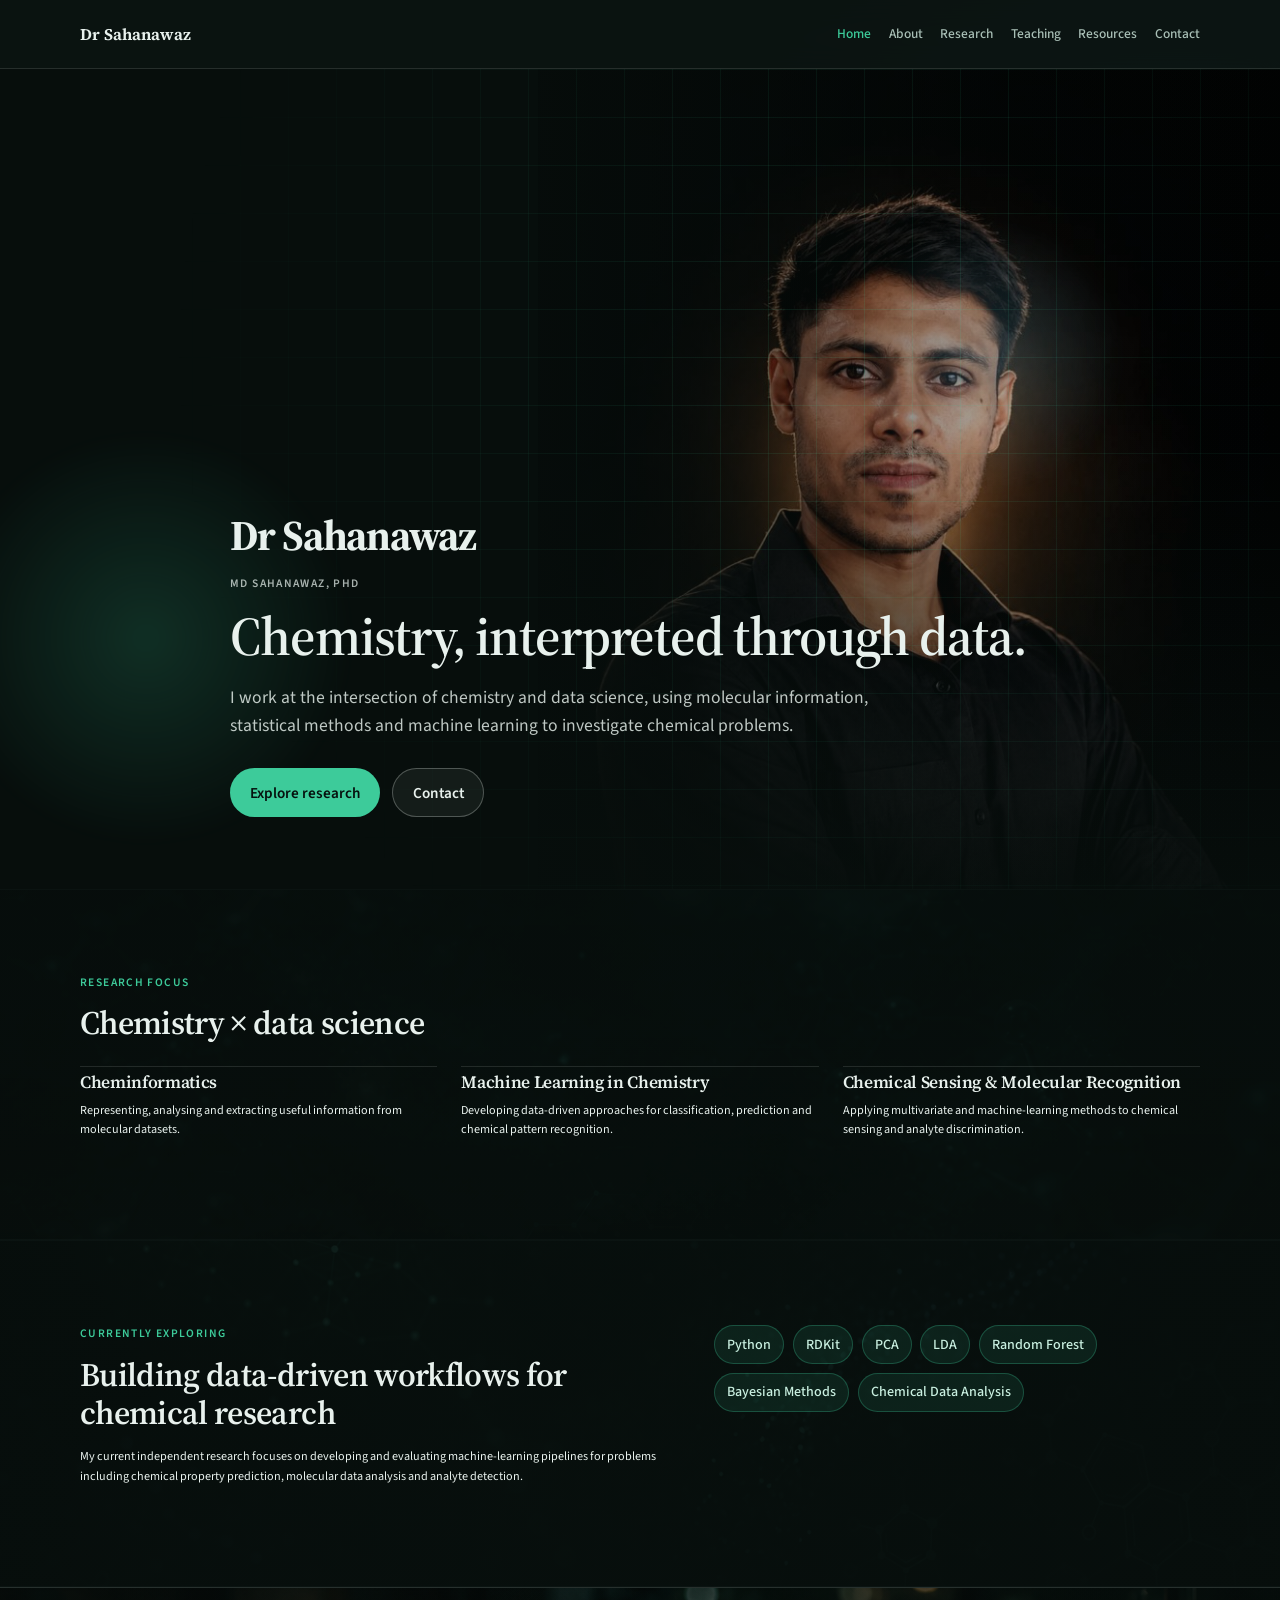
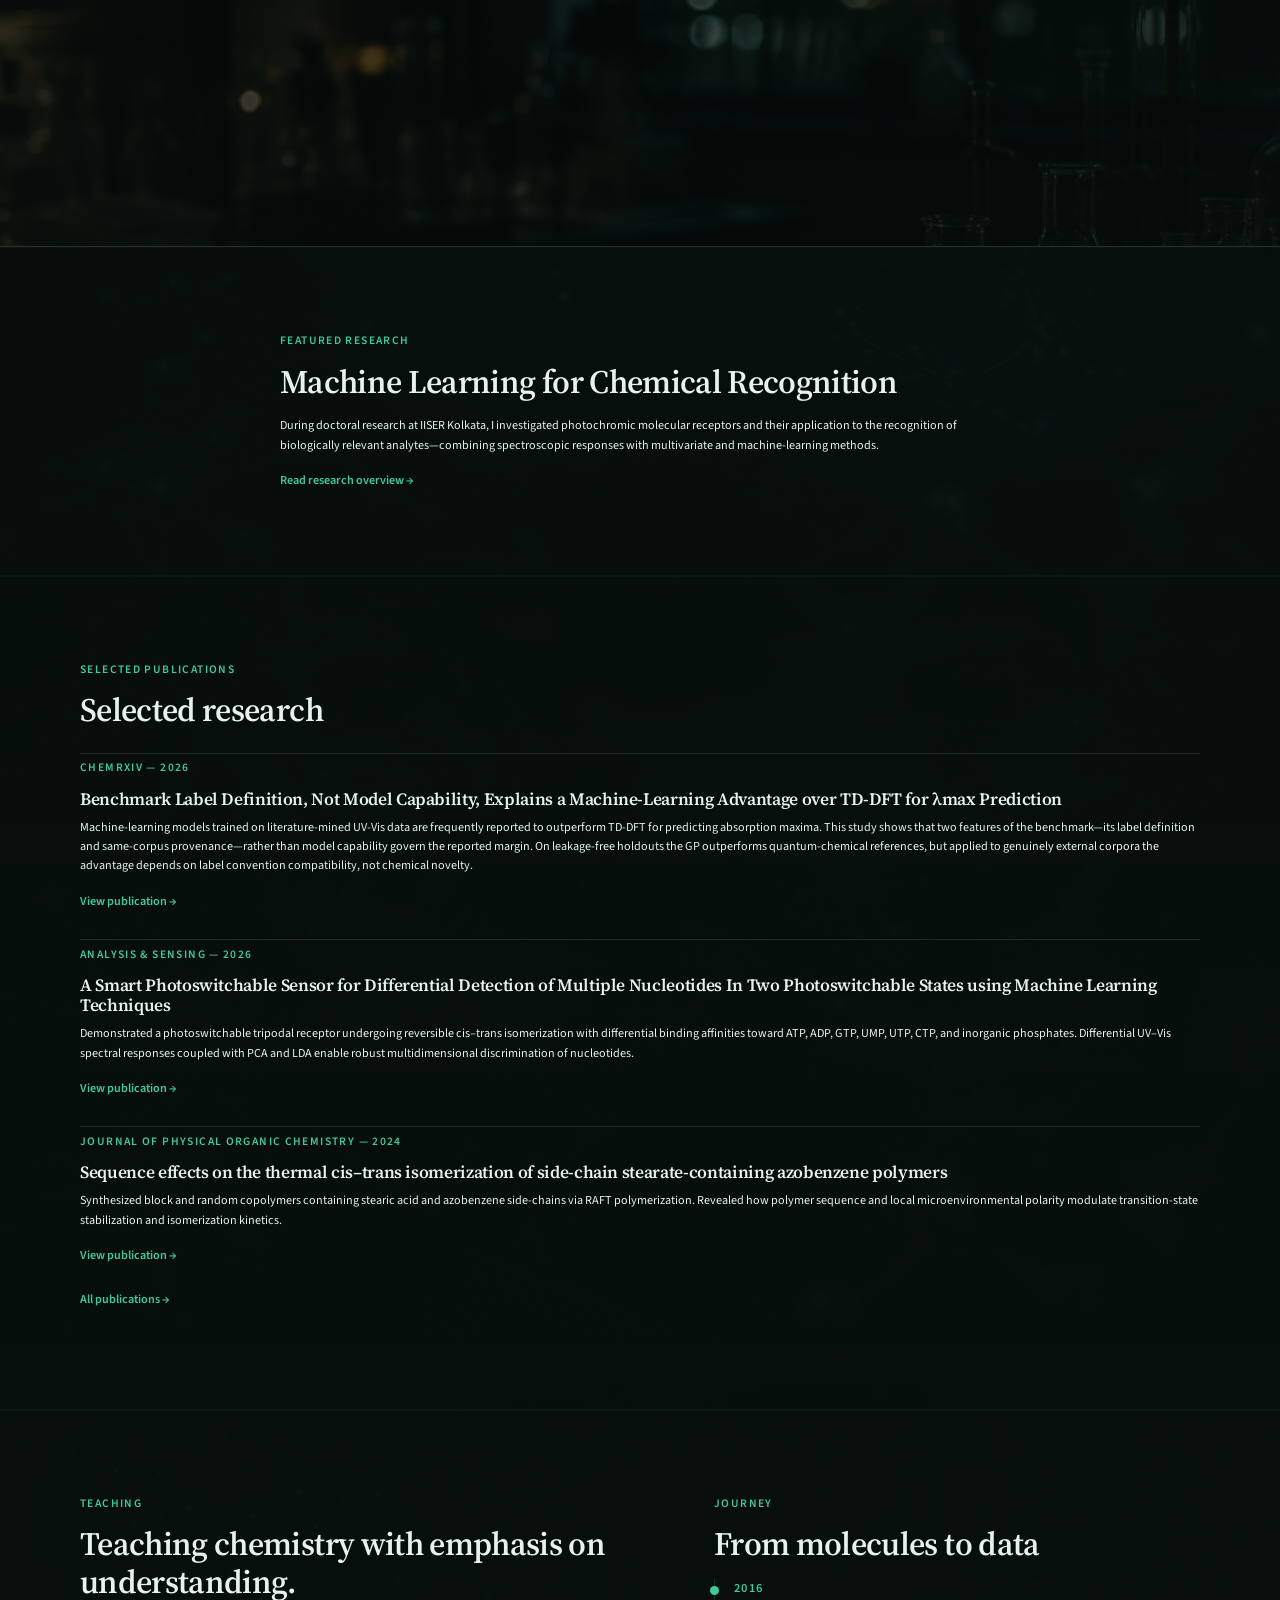
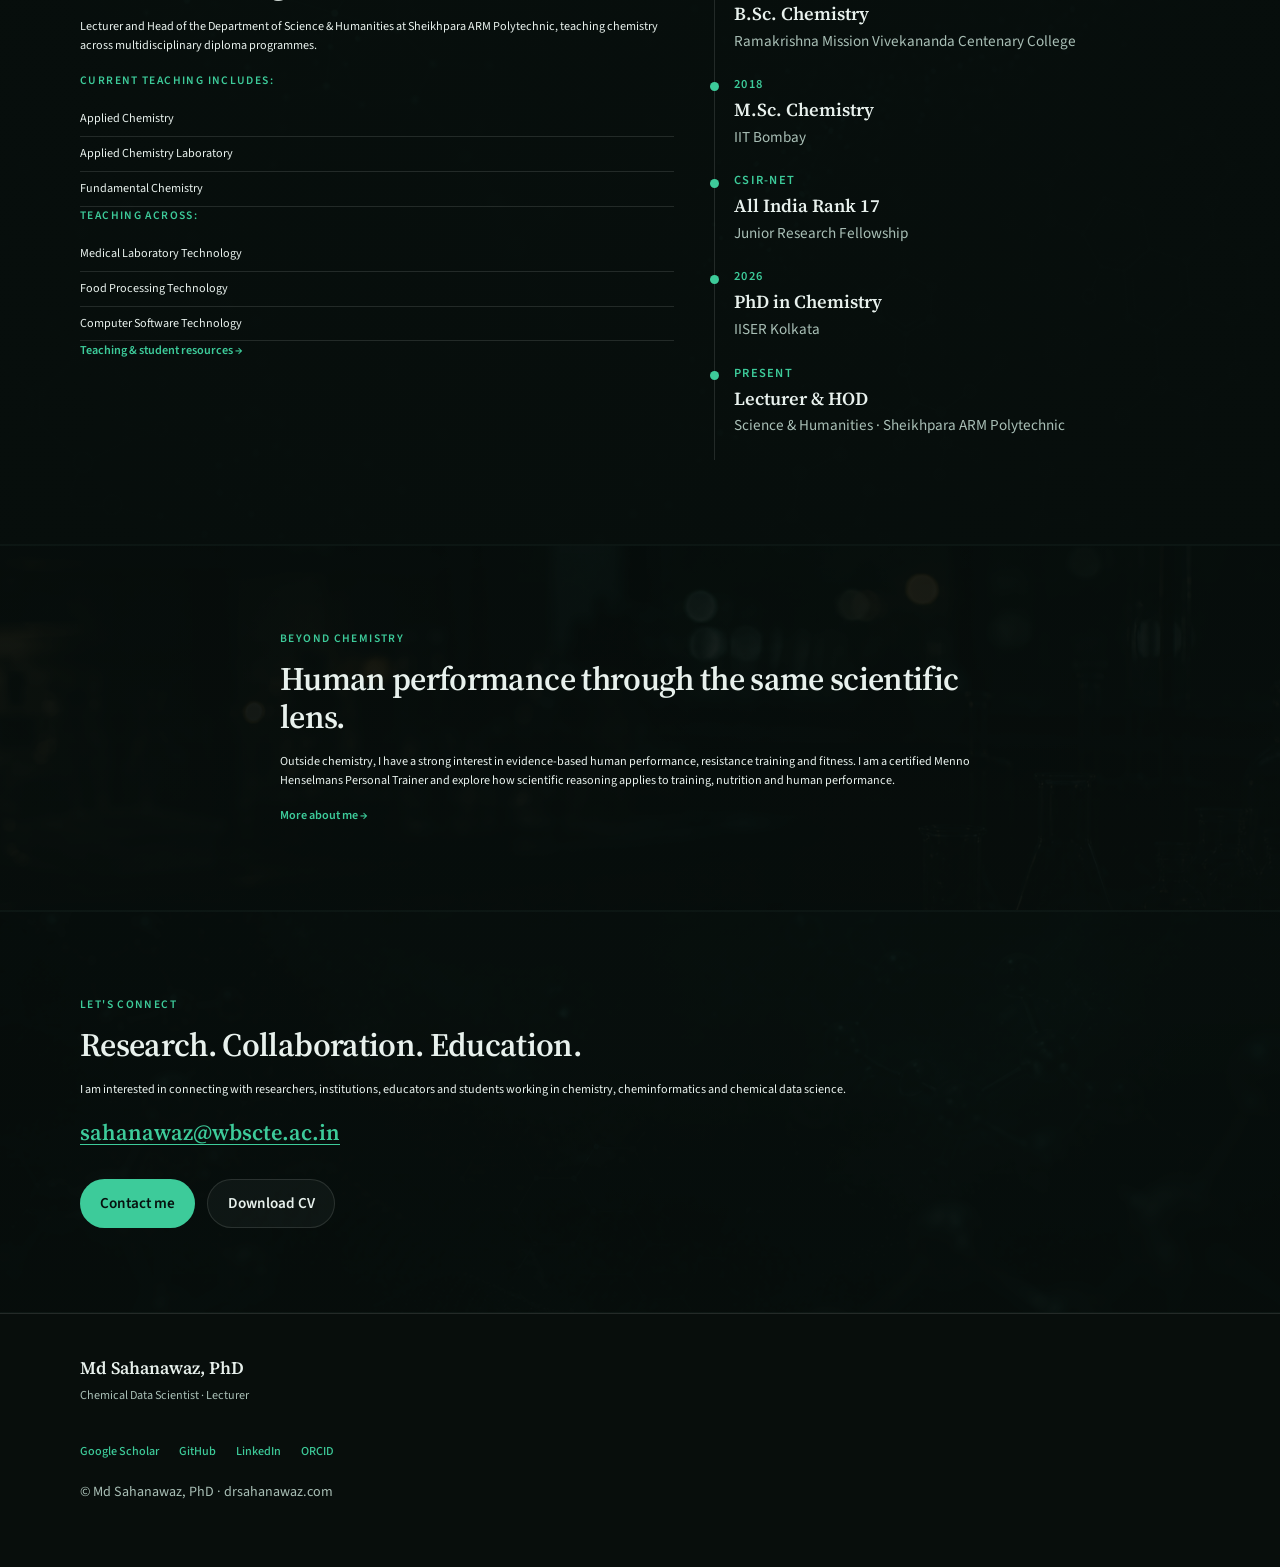
==== commit bcdb8de5: "Separate preprints from journal articles" ====
--- a/index.html
+++ b/index.html
@@ -108,6 +108,12 @@
     <h2>Selected research</h2>
     <div class="pub-list">
       <article class="pub-item">
+        <p class="meta">ChemRxiv — 2026</p>
+        <h3>Benchmark Label Definition, Not Model Capability, Explains a Machine-Learning Advantage over TD-DFT for λmax Prediction</h3>
+        <p>Machine-learning models trained on literature-mined UV-Vis data are frequently reported to outperform TD-DFT for predicting absorption maxima. This study shows that two features of the benchmark—its label definition and same-corpus provenance—rather than model capability govern the reported margin. On leakage-free holdouts the GP outperforms quantum-chemical references, but applied to genuinely external corpora the advantage depends on label convention compatibility, not chemical novelty.</p>
+        <a class="text-link" href="https://doi.org/10.26434/chemrxiv.15008972/v1" rel="noopener noreferrer" target="_blank">View publication →</a>
+      </article>
+      <article class="pub-item">
         <p class="meta">Analysis & Sensing — 2026</p>
         <h3>A Smart Photoswitchable Sensor for Differential Detection of Multiple Nucleotides In Two Photoswitchable States using Machine Learning Techniques</h3>
         <p>Demonstrated a photoswitchable tripodal receptor undergoing reversible cis–trans isomerization with differential binding affinities toward ATP, ADP, GTP, UMP, UTP, CTP, and inorganic phosphates. Differential UV–Vis spectral responses coupled with PCA and LDA enable robust multidimensional discrimination of nucleotides.</p>
